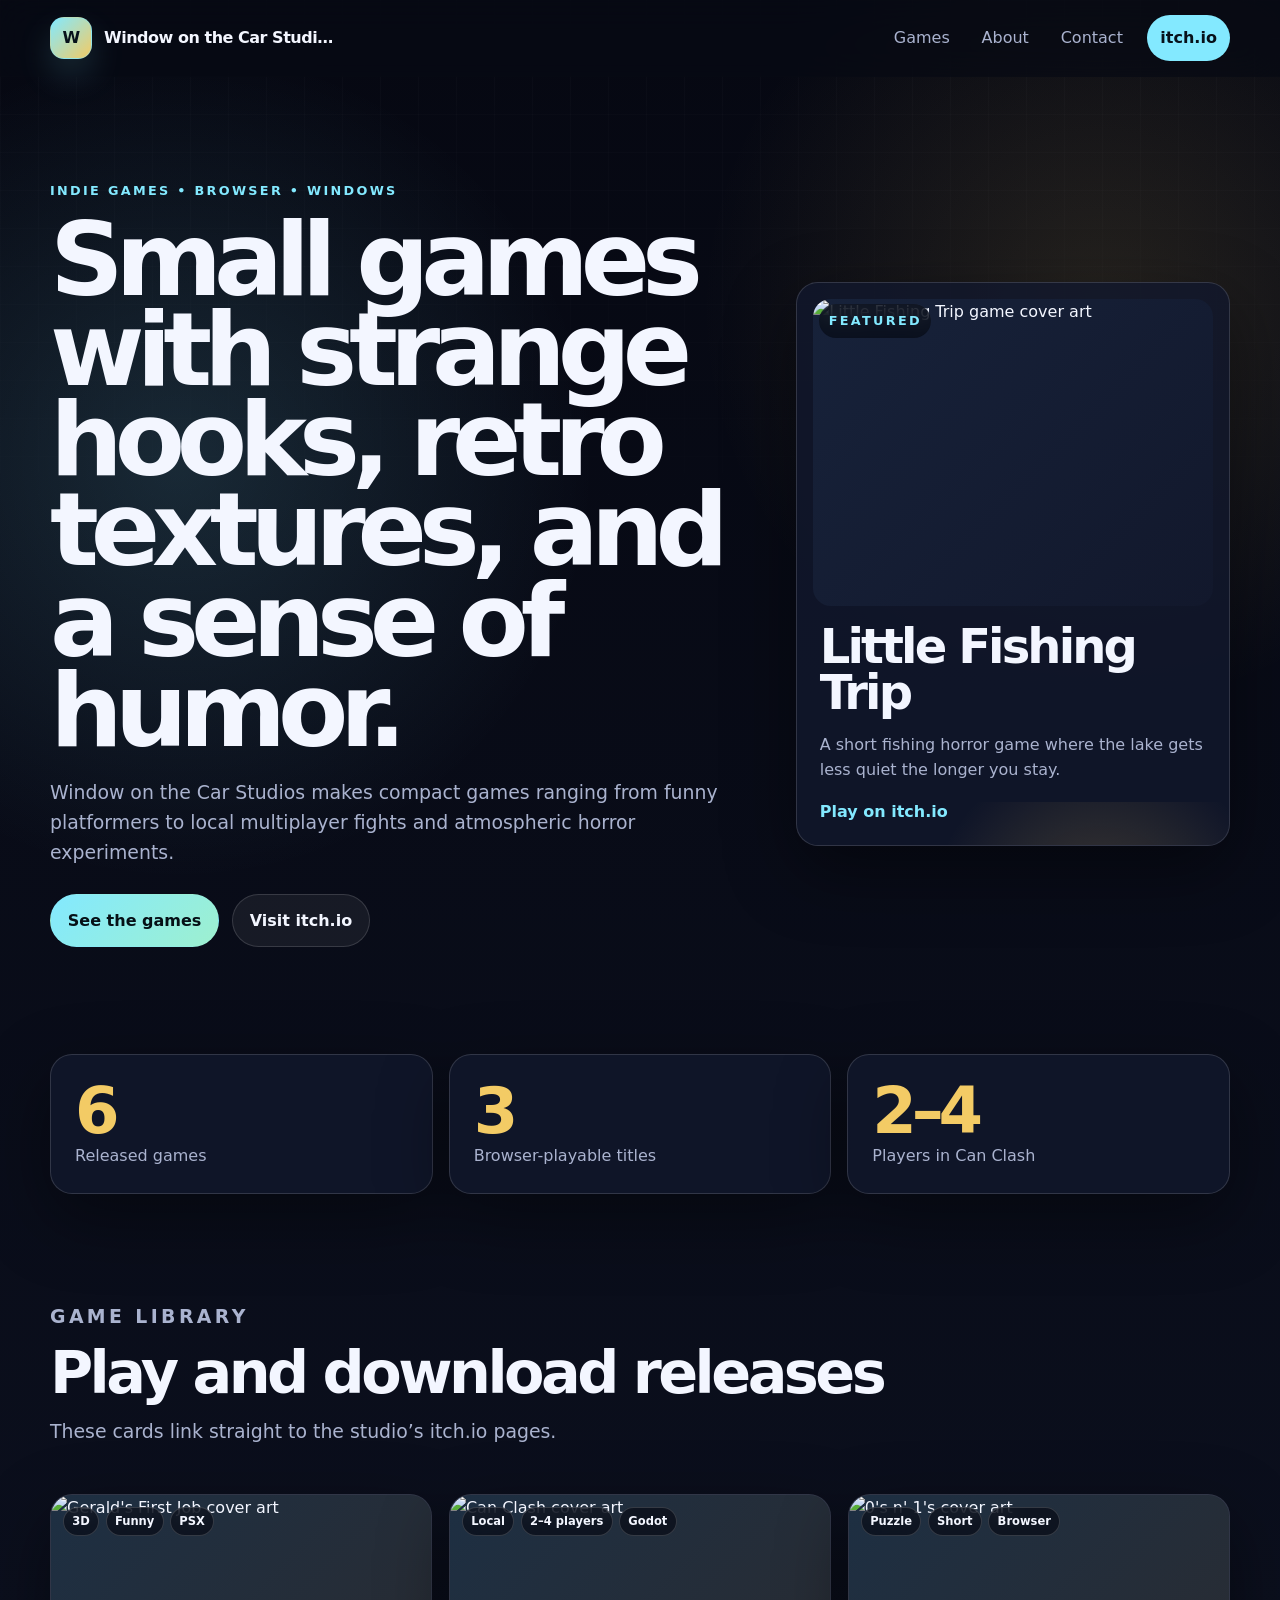
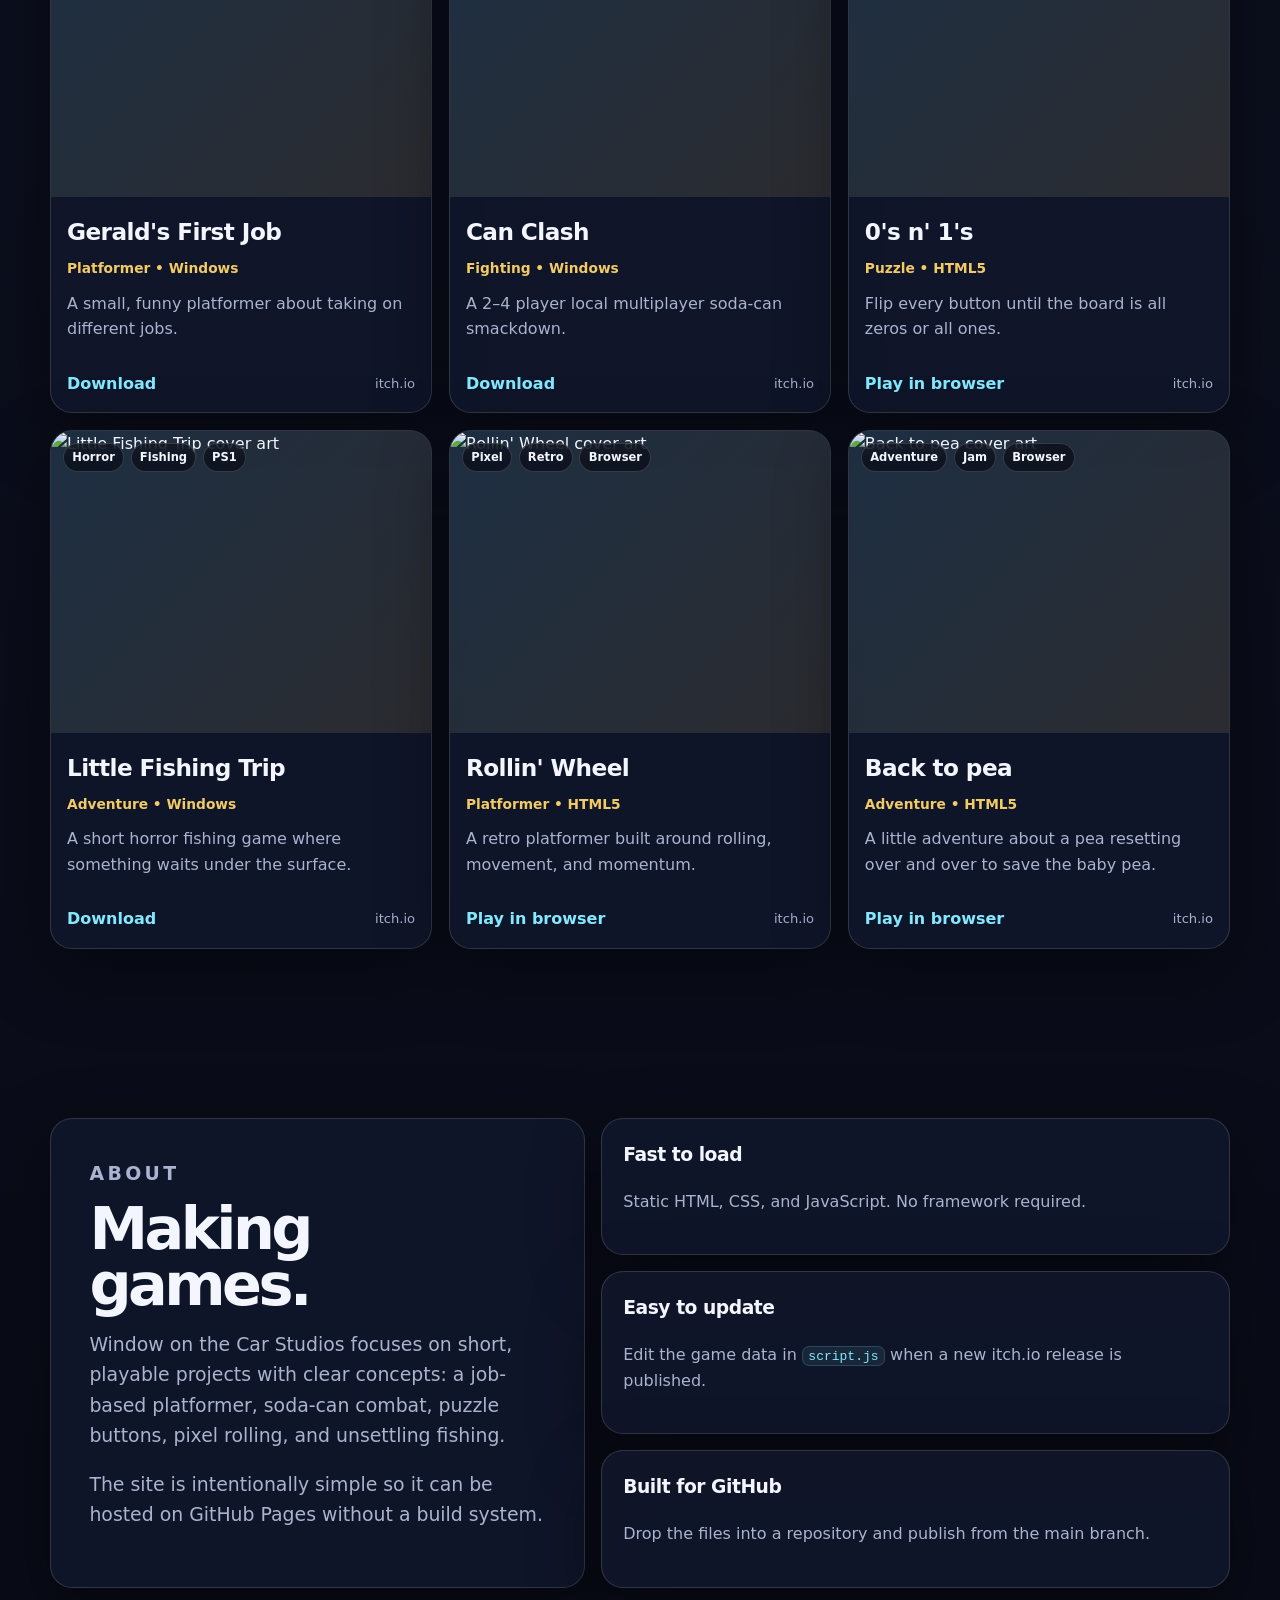
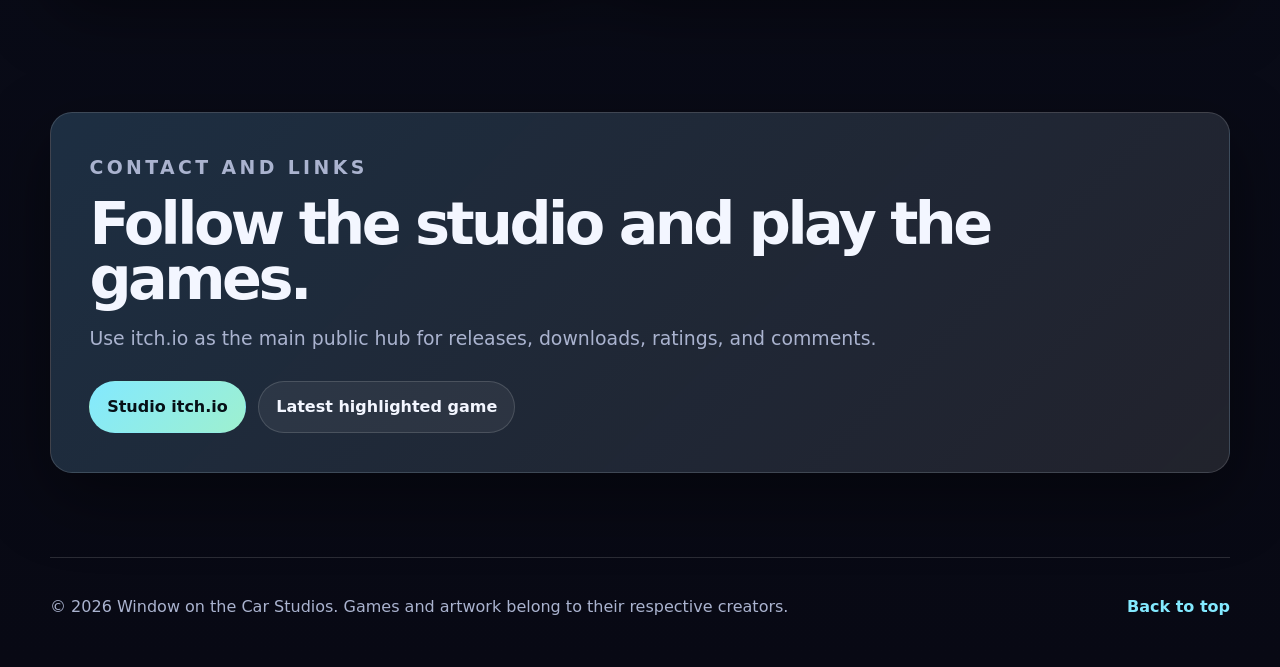
==== index.html @ c5649d15 "new studdf" ====
<!doctype html>
<html lang="en">
<head>
  <meta charset="utf-8">
  <meta name="viewport" content="width=device-width, initial-scale=1">
  <title>Window on the Car Studios</title>
  <meta name="description" content="Window on the Car Studios is an indie game development studio making strange, funny, atmospheric games for browser and Windows.">
  <meta name="theme-color" content="#0c1020">
  <meta property="og:title" content="Window on the Car Studios">
  <meta property="og:description" content="Indie games by Window on the Car Studios. Play and download on itch.io.">
  <meta property="og:type" content="website">
  <meta property="og:image" content="https://img.itch.zone/aW1nLzI0ODQ3OTIwLnBuZw%3D%3D/315x250%23c/Czmlko.png">
  <link rel="icon" href="assets/favicon.svg" type="image/svg+xml">
  <link rel="stylesheet" href="styles.css">
</head>
<body>
  <a class="skip-link" href="#main">Skip to content</a>

  <header class="site-header" data-header>
    <nav class="nav" aria-label="Main navigation">
      <a class="brand" href="#top" aria-label="Window on the Car Studios home">
        <span class="brand-mark" aria-hidden="true">W</span>
        <span class="brand-text">Window on the Car Studios</span>
      </a>
      <button class="nav-toggle" type="button" aria-controls="nav-menu" aria-expanded="false" data-nav-toggle>
        <span class="sr-only">Toggle navigation</span>
        <span></span><span></span><span></span>
      </button>
      <div class="nav-menu" id="nav-menu" data-nav-menu>
        <a href="#games">Games</a>
        <a href="#about">About</a>
        <a href="#contact">Contact</a>
        <a class="nav-button" href="https://window-on-the-car-studios.itch.io/" target="_blank" rel="noopener">itch.io</a>
      </div>
    </nav>
  </header>

  <main id="main">
    <section class="hero section" id="top" aria-labelledby="hero-title">
      <div class="hero-grid">
        <div class="hero-copy reveal">
          <p class="eyebrow">Indie games • browser • Windows</p>
          <h1 id="hero-title">Small games with strange hooks, retro textures, and a sense of humor.</h1>
          <p class="hero-lede">Window on the Car Studios makes compact games ranging from funny platformers to local multiplayer fights and atmospheric horror experiments.</p>
          <div class="hero-actions">
            <a class="button button-primary" href="#games">See the games</a>
            <a class="button button-secondary" href="https://window-on-the-car-studios.itch.io/" target="_blank" rel="noopener">Visit itch.io</a>
          </div>
        </div>
        <aside class="hero-panel reveal" aria-label="Featured release">
          <p class="panel-kicker">Featured</p>
          <img class="featured-image" src="https://img.itch.zone/aW1nLzI0ODQ3OTIwLnBuZw%3D%3D/315x250%23c/Czmlko.png" alt="Little Fishing Trip game cover art">
          <div class="featured-content">
            <h2>Little Fishing Trip</h2>
            <p>A short fishing horror game where the lake gets less quiet the longer you stay.</p>
            <a href="https://window-on-the-car-studios.itch.io/little-fishing-trip" target="_blank" rel="noopener">Play on itch.io</a>
          </div>
        </aside>
      </div>
    </section>

    <section class="section stats" aria-label="Studio highlights">
      <div class="stat reveal">
        <span>6</span>
        <p>Released games</p>
      </div>
      <div class="stat reveal">
        <span>3</span>
        <p>Browser-playable titles</p>
      </div>
      <div class="stat reveal">
        <span>2–4</span>
        <p>Players in Can Clash</p>
      </div>
    </section>

    <section class="section" id="games" aria-labelledby="games-title">
      <div class="section-heading reveal">
        <p class="eyebrow">Game library</p>
        <h2 id="games-title">Play and download releases</h2>
        <p>These cards link straight to the studio’s itch.io pages.</p>
      </div>
      <div class="games-grid" data-games-grid aria-live="polite"></div>
    </section>

    <section class="section split" id="about" aria-labelledby="about-title">
      <div class="about-card reveal">
        <p class="eyebrow">About</p>
        <h2 id="about-title">Making games.</h2>
        <p>Window on the Car Studios focuses on short, playable projects with clear concepts: a job-based platformer, soda-can combat, puzzle buttons, pixel rolling, and unsettling fishing.</p>
        <p>The site is intentionally simple so it can be hosted on GitHub Pages without a build system.</p>
      </div>
      <div class="principles reveal" aria-label="Studio principles">
        <article>
          <h3>Fast to load</h3>
          <p>Static HTML, CSS, and JavaScript. No framework required.</p>
        </article>
        <article>
          <h3>Easy to update</h3>
          <p>Edit the game data in <code>script.js</code> when a new itch.io release is published.</p>
        </article>
        <article>
          <h3>Built for GitHub</h3>
          <p>Drop the files into a repository and publish from the main branch.</p>
        </article>
      </div>
    </section>

    <section class="section contact" id="contact" aria-labelledby="contact-title">
      <div class="contact-panel reveal">
        <p class="eyebrow">Contact and links</p>
        <h2 id="contact-title">Follow the studio and play the games.</h2>
        <p>Use itch.io as the main public hub for releases, downloads, ratings, and comments.</p>
        <div class="contact-actions">
          <a class="button button-primary" href="https://window-on-the-car-studios.itch.io/" target="_blank" rel="noopener">Studio itch.io</a>
          <a class="button button-secondary" href="https://window-on-the-car-studios.itch.io/geralds-first-job" target="_blank" rel="noopener">Latest highlighted game</a>
        </div>
      </div>
    </section>
  </main>

  <footer class="site-footer">
    <p>© <span data-year></span> Window on the Car Studios. Games and artwork belong to their respective creators.</p>
    <a href="#top">Back to top</a>
  </footer>

  <script src="script.js"></script>
</body>
</html>
---- styles.css ----
:root {
  color-scheme: dark;
  --bg: #070a14;
  --bg-soft: #0c1020;
  --bg-card: rgba(18, 24, 44, 0.82);
  --text: #f3f6ff;
  --muted: #aab3cf;
  --line: rgba(255, 255, 255, 0.14);
  --accent: #83e9ff;
  --accent-strong: #f3cb65;
  --danger: #ff6b8f;
  --shadow: 0 24px 70px rgba(0, 0, 0, 0.42);
  --radius: 22px;
  --max: 1180px;
}

* {
  box-sizing: border-box;
}

html {
  scroll-behavior: smooth;
}

body {
  margin: 0;
  min-height: 100vh;
  background:
    radial-gradient(circle at 14% 12%, rgba(131, 233, 255, 0.14), transparent 26rem),
    radial-gradient(circle at 86% 8%, rgba(243, 203, 101, 0.13), transparent 25rem),
    linear-gradient(180deg, #060812 0%, #0b0f1d 42%, #080914 100%);
  color: var(--text);
  font-family: Inter, ui-sans-serif, system-ui, -apple-system, BlinkMacSystemFont, "Segoe UI", sans-serif;
  line-height: 1.6;
}

body::before {
  content: "";
  position: fixed;
  inset: 0;
  pointer-events: none;
  opacity: 0.08;
  background-image:
    linear-gradient(rgba(255,255,255,0.28) 1px, transparent 1px),
    linear-gradient(90deg, rgba(255,255,255,0.28) 1px, transparent 1px);
  background-size: 38px 38px;
  mask-image: linear-gradient(to bottom, black, transparent 80%);
}

a {
  color: inherit;
  text-decoration: none;
}

img {
  max-width: 100%;
  display: block;
}

code {
  color: var(--accent);
  background: rgba(131, 233, 255, 0.08);
  border: 1px solid rgba(131, 233, 255, 0.18);
  border-radius: 7px;
  padding: 0.1rem 0.34rem;
}

.skip-link {
  position: absolute;
  top: -80px;
  left: 1rem;
  z-index: 999;
  padding: 0.75rem 1rem;
  background: var(--accent);
  color: #051018;
  border-radius: 999px;
}

.skip-link:focus {
  top: 1rem;
}

.sr-only {
  position: absolute;
  width: 1px;
  height: 1px;
  padding: 0;
  margin: -1px;
  overflow: hidden;
  clip: rect(0, 0, 0, 0);
  white-space: nowrap;
  border: 0;
}

.site-header {
  position: sticky;
  top: 0;
  z-index: 50;
  backdrop-filter: blur(18px);
  background: rgba(7, 10, 20, 0.72);
  border-bottom: 1px solid transparent;
  transition: border-color 180ms ease, background 180ms ease;
}

.site-header.is-scrolled {
  border-color: var(--line);
  background: rgba(7, 10, 20, 0.9);
}

.nav {
  width: min(var(--max), calc(100% - 2rem));
  margin: 0 auto;
  min-height: 76px;
  display: flex;
  align-items: center;
  justify-content: space-between;
  gap: 1rem;
}

.brand {
  display: inline-flex;
  align-items: center;
  gap: 0.75rem;
  font-weight: 800;
  letter-spacing: -0.03em;
}

.brand-mark {
  width: 42px;
  height: 42px;
  display: grid;
  place-items: center;
  border: 1px solid rgba(131, 233, 255, 0.4);
  border-radius: 14px;
  color: #07111a;
  background: linear-gradient(135deg, var(--accent), var(--accent-strong));
  box-shadow: 0 16px 34px rgba(131, 233, 255, 0.16);
}

.brand-text {
  max-width: 230px;
  white-space: nowrap;
  overflow: hidden;
  text-overflow: ellipsis;
}

.nav-menu {
  display: flex;
  align-items: center;
  gap: 0.35rem;
}

.nav-menu a {
  color: var(--muted);
  padding: 0.62rem 0.82rem;
  border-radius: 999px;
  transition: color 160ms ease, background 160ms ease;
}

.nav-menu a:hover,
.nav-menu a:focus-visible {
  color: var(--text);
  background: rgba(255, 255, 255, 0.08);
}

.nav-menu .nav-button {
  color: #07111a;
  background: var(--accent);
  font-weight: 800;
  margin-left: 0.35rem;
}

.nav-toggle {
  display: none;
  width: 46px;
  height: 46px;
  border: 1px solid var(--line);
  border-radius: 14px;
  background: rgba(255, 255, 255, 0.05);
  color: var(--text);
  padding: 0.68rem;
}

.nav-toggle span:not(.sr-only) {
  display: block;
  height: 2px;
  background: currentColor;
  border-radius: 2px;
  margin: 5px 0;
}

.section {
  width: min(var(--max), calc(100% - 2rem));
  margin: 0 auto;
  padding: 5.3rem 0;
}

.hero {
  padding-top: 6.5rem;
}

.hero-grid {
  display: grid;
  grid-template-columns: minmax(0, 1.12fr) minmax(320px, 0.68fr);
  gap: 2rem;
  align-items: center;
}

.eyebrow,
.panel-kicker {
  color: var(--accent);
  margin: 0 0 0.85rem;
  font-size: 0.8rem;
  text-transform: uppercase;
  letter-spacing: 0.18em;
  font-weight: 800;
}

h1,
h2,
h3,
p {
  margin-top: 0;
}

h1 {
  font-size: clamp(3rem, 8vw, 6.9rem);
  line-height: 0.88;
  letter-spacing: -0.08em;
  margin-bottom: 1.3rem;
}

h2 {
  font-size: clamp(2rem, 4.6vw, 4rem);
  line-height: 0.95;
  letter-spacing: -0.06em;
  margin-bottom: 1rem;
}

h3 {
  letter-spacing: -0.025em;
}

.hero-lede,
.section-heading p,
.about-card p,
.contact-panel p {
  color: var(--muted);
  font-size: clamp(1rem, 1.5vw, 1.18rem);
  max-width: 66ch;
}

.hero-actions,
.contact-actions {
  display: flex;
  flex-wrap: wrap;
  gap: 0.8rem;
  margin-top: 1.7rem;
}

.button {
  display: inline-flex;
  align-items: center;
  justify-content: center;
  min-height: 48px;
  padding: 0.78rem 1.05rem;
  border-radius: 999px;
  font-weight: 850;
  border: 1px solid transparent;
  transition: transform 160ms ease, background 160ms ease, border-color 160ms ease;
}

.button:hover,
.button:focus-visible {
  transform: translateY(-2px);
}

.button-primary {
  background: linear-gradient(135deg, var(--accent), #9ef0cf);
  color: #061016;
}

.button-secondary {
  border-color: var(--line);
  background: rgba(255, 255, 255, 0.06);
  color: var(--text);
}

.hero-panel,
.about-card,
.contact-panel,
.principles article,
.game-card,
.stat {
  border: 1px solid var(--line);
  background: var(--bg-card);
  border-radius: var(--radius);
  box-shadow: var(--shadow);
}

.hero-panel {
  position: relative;
  overflow: hidden;
  padding: 1rem;
}

.hero-panel::before {
  content: "";
  position: absolute;
  inset: auto -20% -35% 20%;
  height: 15rem;
  background: radial-gradient(circle, rgba(243, 203, 101, 0.22), transparent 70%);
}

.panel-kicker {
  position: absolute;
  top: 1.35rem;
  left: 1.35rem;
  z-index: 2;
  padding: 0.4rem 0.6rem;
  border-radius: 999px;
  background: rgba(7, 10, 20, 0.7);
  backdrop-filter: blur(10px);
}

.featured-image {
  width: 100%;
  aspect-ratio: 1.3 / 1;
  object-fit: cover;
  border-radius: 18px;
  background: linear-gradient(135deg, #17223a, #12182c);
}

.featured-content {
  position: relative;
  padding: 1.15rem 0.4rem 0.3rem;
}

.featured-content h2 {
  font-size: clamp(1.8rem, 4vw, 3rem);
}

.featured-content p {
  color: var(--muted);
}

.featured-content a,
.game-card a.text-link,
.site-footer a {
  color: var(--accent);
  font-weight: 800;
}

.stats {
  display: grid;
  grid-template-columns: repeat(3, 1fr);
  gap: 1rem;
  padding-top: 1.4rem;
  padding-bottom: 1.4rem;
}

.stat {
  padding: 1.5rem;
}

.stat span {
  display: block;
  font-size: clamp(2rem, 5vw, 4.8rem);
  line-height: 1;
  font-weight: 900;
  letter-spacing: -0.08em;
  color: var(--accent-strong);
}

.stat p {
  margin-bottom: 0;
  color: var(--muted);
}

.section-heading {
  display: flex;
  flex-direction: column;
  align-items: flex-start;
  margin-bottom: 1.8rem;
}

.games-grid {
  display: grid;
  grid-template-columns: repeat(3, minmax(0, 1fr));
  gap: 1.05rem;
}

.game-card {
  overflow: hidden;
  display: flex;
  min-height: 100%;
  flex-direction: column;
  transition: transform 180ms ease, border-color 180ms ease, background 180ms ease;
}

.game-card:hover {
  transform: translateY(-4px);
  border-color: rgba(131, 233, 255, 0.36);
  background: rgba(20, 29, 52, 0.92);
}

.game-art-wrap {
  position: relative;
  overflow: hidden;
  background: linear-gradient(135deg, rgba(131, 233, 255, 0.12), rgba(243, 203, 101, 0.12));
}

.game-art {
  width: 100%;
  aspect-ratio: 1.26 / 1;
  object-fit: cover;
  transition: transform 220ms ease;
}

.game-card:hover .game-art {
  transform: scale(1.04);
}

.game-tags {
  position: absolute;
  top: 0.75rem;
  left: 0.75rem;
  display: flex;
  gap: 0.4rem;
  flex-wrap: wrap;
}

.tag {
  display: inline-flex;
  align-items: center;
  border: 1px solid rgba(255, 255, 255, 0.16);
  background: rgba(7, 10, 20, 0.68);
  backdrop-filter: blur(8px);
  color: var(--text);
  border-radius: 999px;
  padding: 0.26rem 0.52rem;
  font-size: 0.72rem;
  font-weight: 800;
}

.game-body {
  padding: 1rem;
  display: flex;
  flex-direction: column;
  flex: 1;
}

.game-body h3 {
  font-size: 1.45rem;
  margin-bottom: 0.45rem;
}

.game-meta {
  color: var(--accent-strong);
  font-weight: 800;
  font-size: 0.86rem;
  margin-bottom: 0.7rem;
}

.game-body p {
  color: var(--muted);
}

.game-footer {
  display: flex;
  align-items: center;
  justify-content: space-between;
  gap: 0.7rem;
  margin-top: auto;
  padding-top: 0.8rem;
}

.badge {
  color: var(--muted);
  font-size: 0.82rem;
}

.split {
  display: grid;
  grid-template-columns: minmax(0, 0.92fr) minmax(0, 1.08fr);
  gap: 1rem;
}

.about-card,
.contact-panel {
  padding: clamp(1.25rem, 3vw, 2.5rem);
}

.principles {
  display: grid;
  gap: 1rem;
}

.principles article {
  padding: 1.3rem;
}

.principles p {
  margin-bottom: 0;
  color: var(--muted);
}

.contact {
  padding-top: 2.5rem;
}

.contact-panel {
  text-align: left;
  background:
    linear-gradient(135deg, rgba(131, 233, 255, 0.12), rgba(243, 203, 101, 0.08)),
    var(--bg-card);
}

.site-footer {
  width: min(var(--max), calc(100% - 2rem));
  margin: 0 auto;
  padding: 2.2rem 0 3rem;
  border-top: 1px solid var(--line);
  display: flex;
  align-items: center;
  justify-content: space-between;
  gap: 1rem;
  color: var(--muted);
}

.site-footer p {
  margin: 0;
}

.reveal {
  opacity: 0;
  transform: translateY(18px);
  transition: opacity 520ms ease, transform 520ms ease;
}

.reveal.is-visible {
  opacity: 1;
  transform: translateY(0);
}

@media (max-width: 940px) {
  .nav-toggle {
    display: block;
  }

  .nav-menu {
    position: absolute;
    top: 76px;
    left: 1rem;
    right: 1rem;
    display: grid;
    gap: 0.2rem;
    padding: 0.8rem;
    border: 1px solid var(--line);
    border-radius: 18px;
    background: rgba(7, 10, 20, 0.96);
    box-shadow: var(--shadow);
    transform: translateY(-12px);
    opacity: 0;
    visibility: hidden;
    pointer-events: none;
    transition: opacity 160ms ease, transform 160ms ease, visibility 160ms ease;
  }

  .nav-menu.is-open {
    transform: translateY(0);
    opacity: 1;
    visibility: visible;
    pointer-events: auto;
  }

  .nav-menu .nav-button {
    margin-left: 0;
    text-align: center;
  }

  .hero-grid,
  .split {
    grid-template-columns: 1fr;
  }

  .games-grid {
    grid-template-columns: repeat(2, minmax(0, 1fr));
  }
}

@media (max-width: 640px) {
  .brand-text {
    max-width: 180px;
  }

  .section {
    padding: 3.5rem 0;
  }

  .hero {
    padding-top: 4rem;
  }

  .hero-actions,
  .contact-actions {
    flex-direction: column;
  }

  .button {
    width: 100%;
  }

  .stats,
  .games-grid {
    grid-template-columns: 1fr;
  }

  .site-footer {
    flex-direction: column;
    align-items: flex-start;
  }
}

@media (prefers-reduced-motion: reduce) {
  *,
  *::before,
  *::after {
    animation-duration: 0.01ms !important;
    animation-iteration-count: 1 !important;
    scroll-behavior: auto !important;
    transition-duration: 0.01ms !important;
  }

  .reveal {
    opacity: 1;
    transform: none;
  }
}
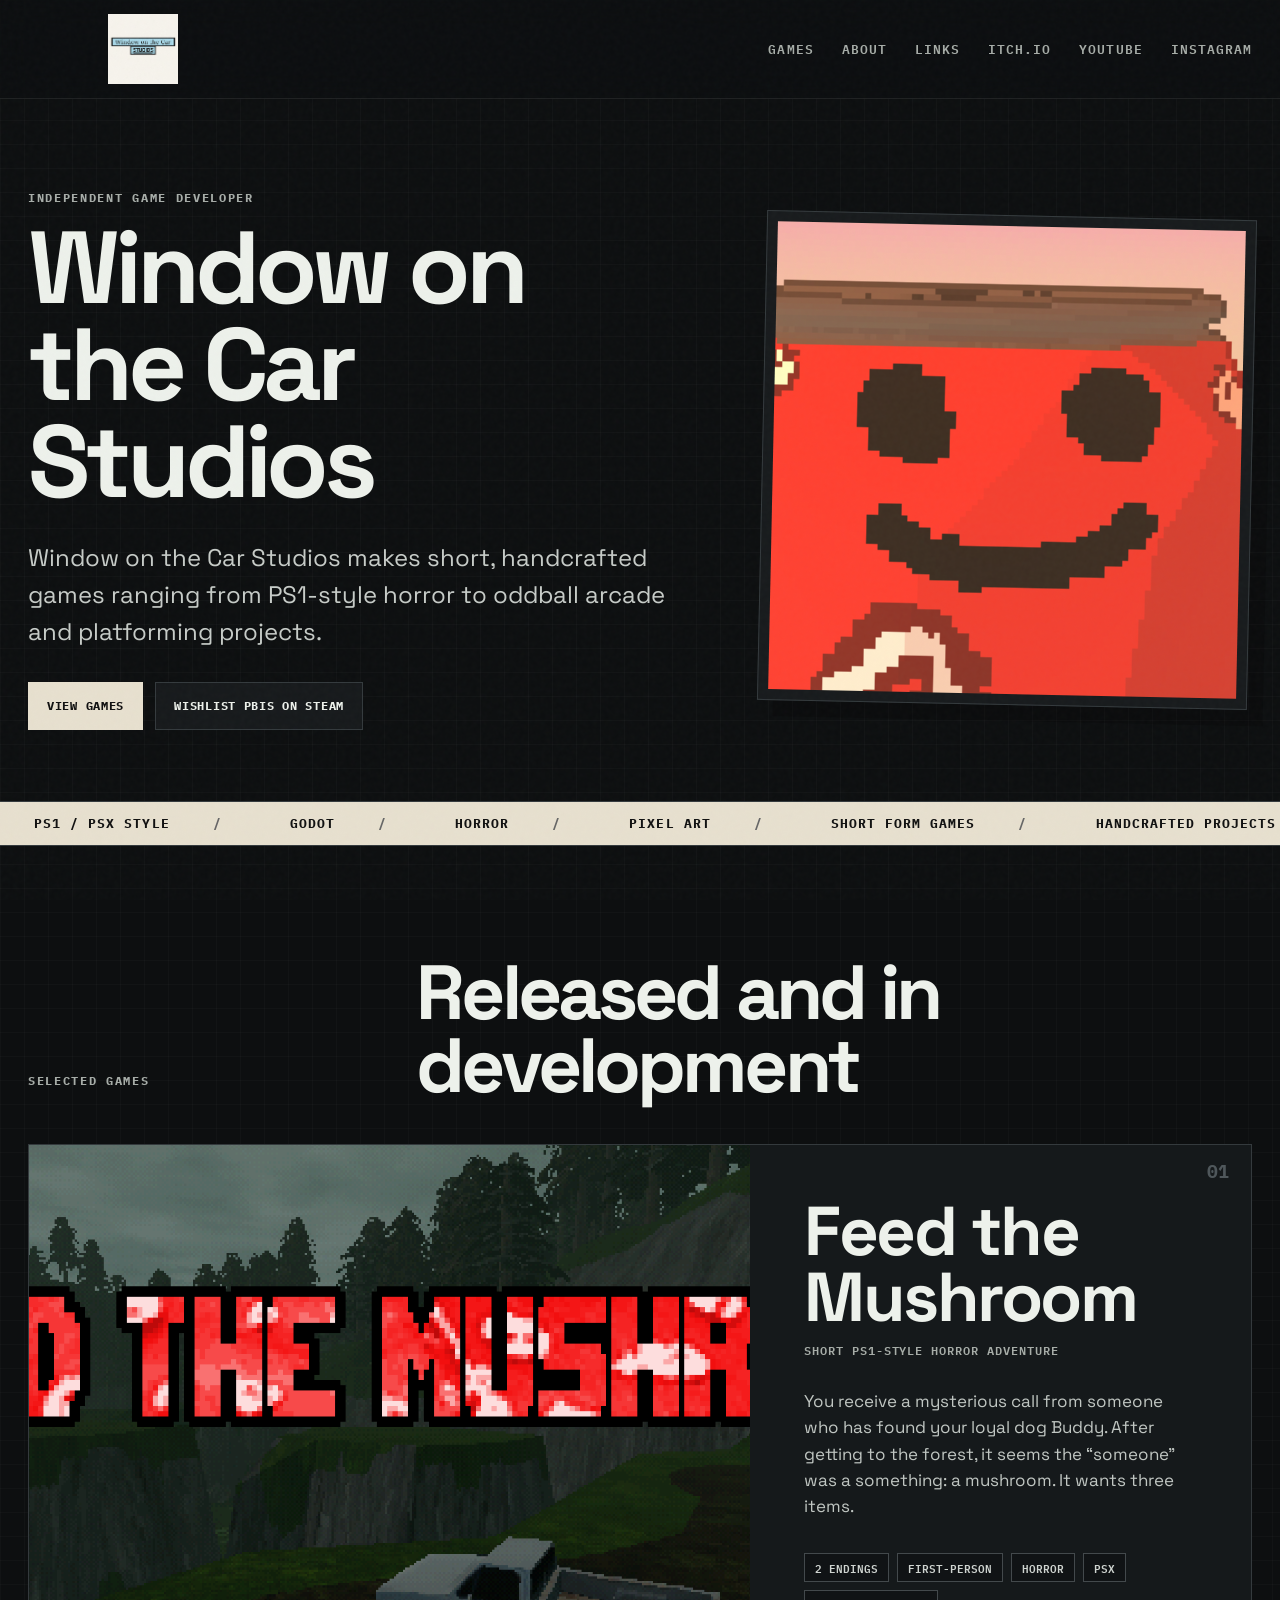
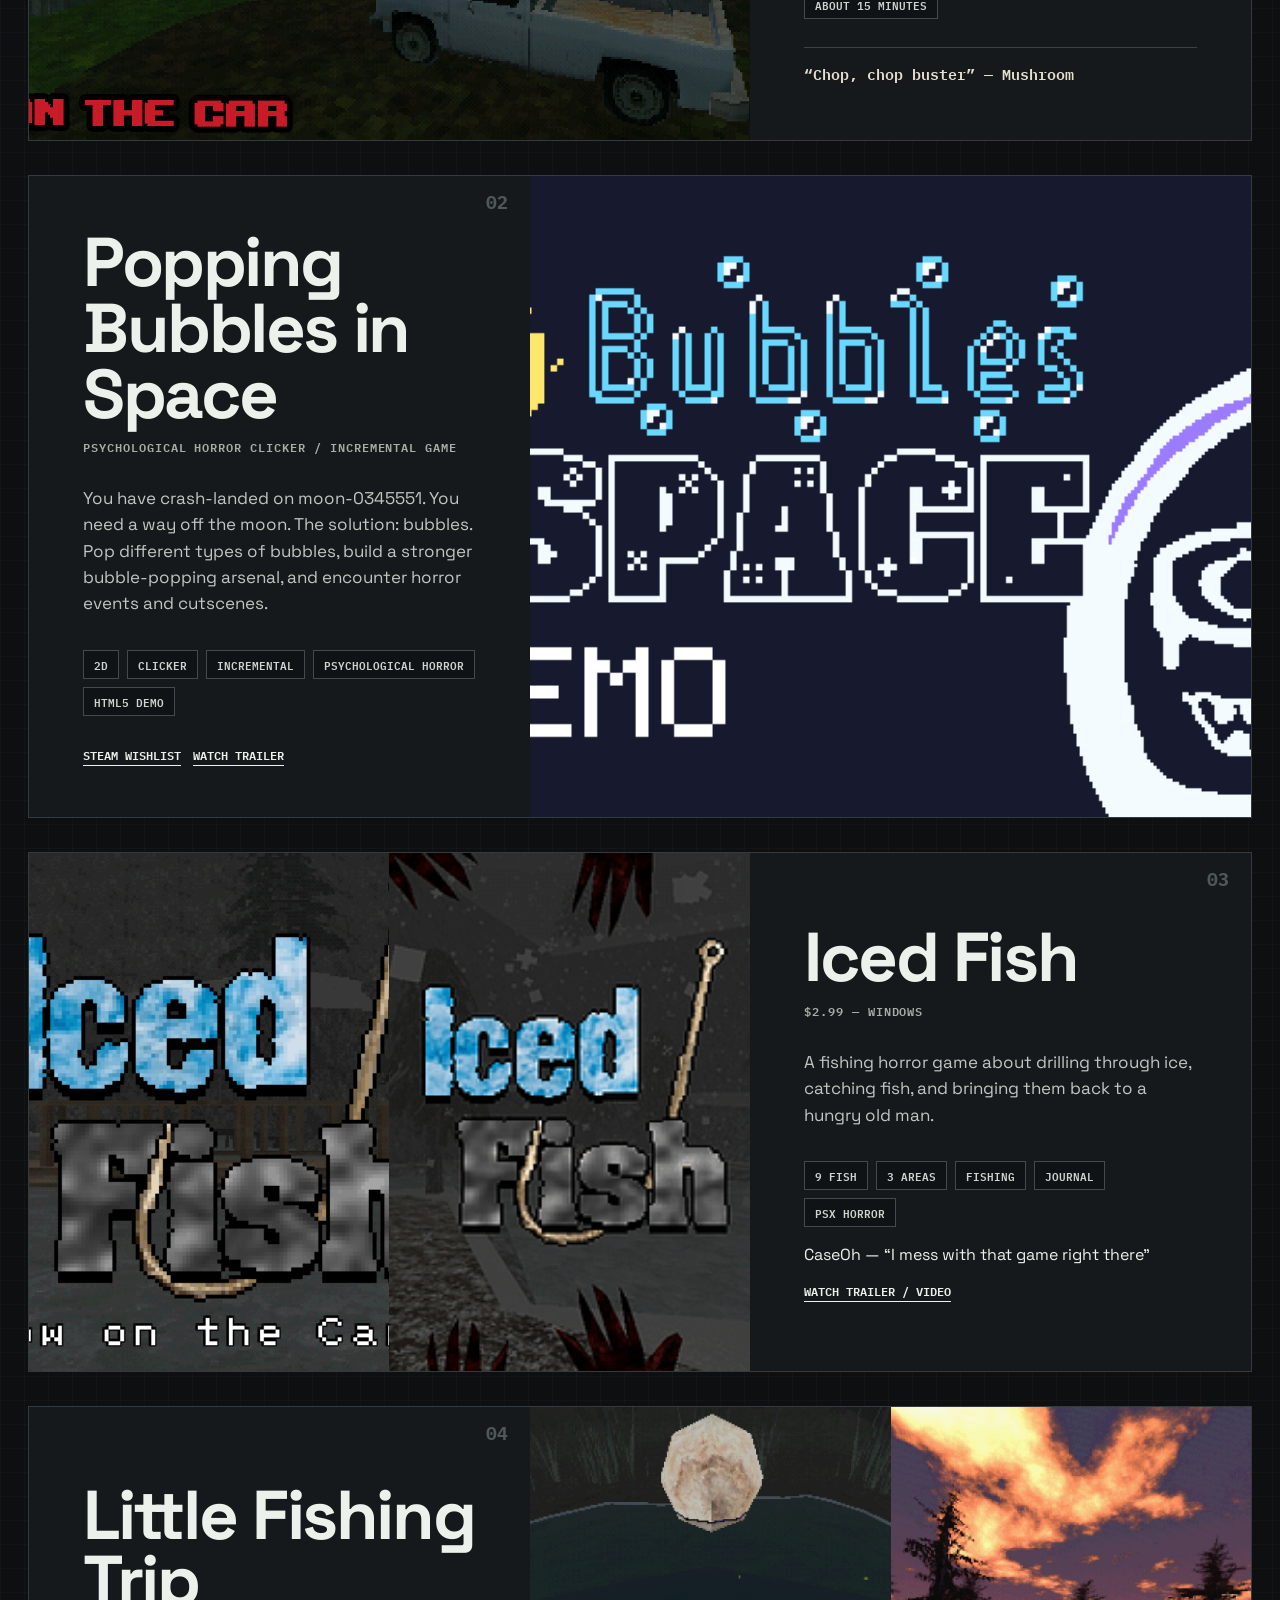
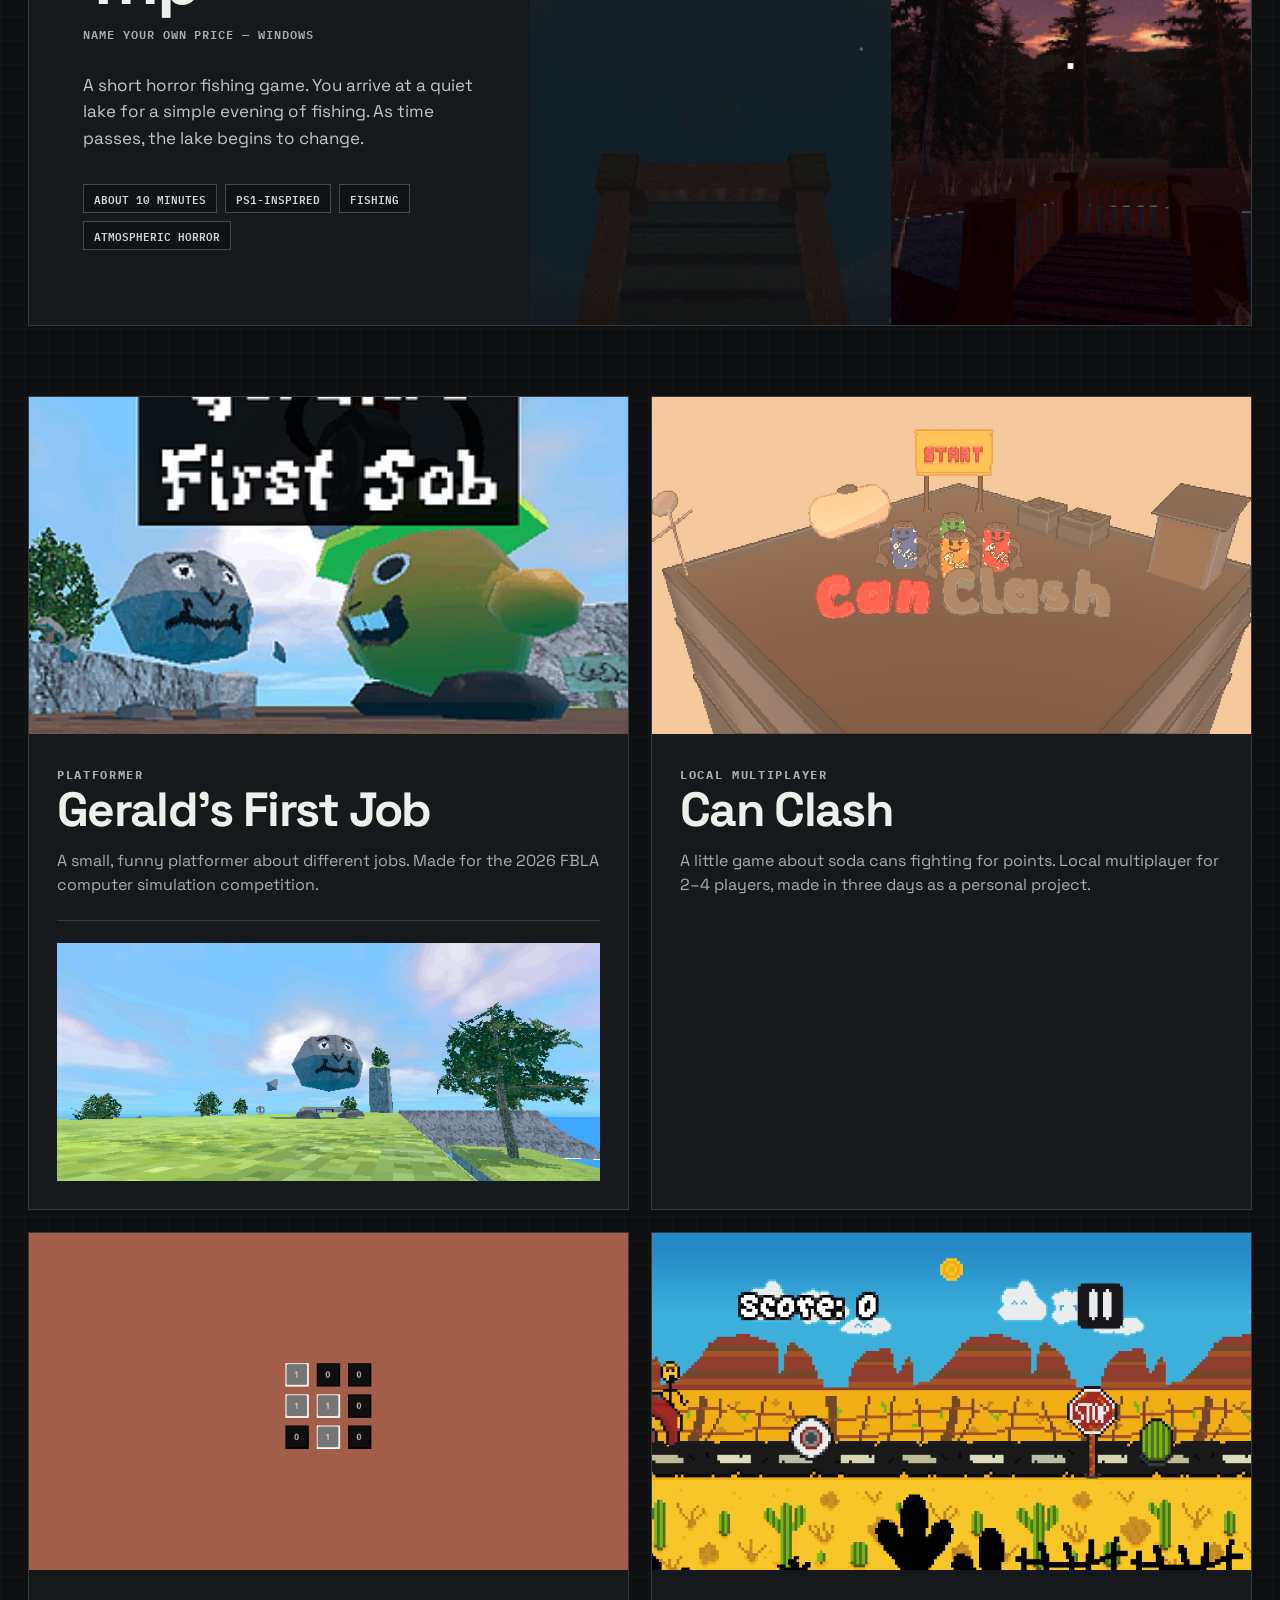
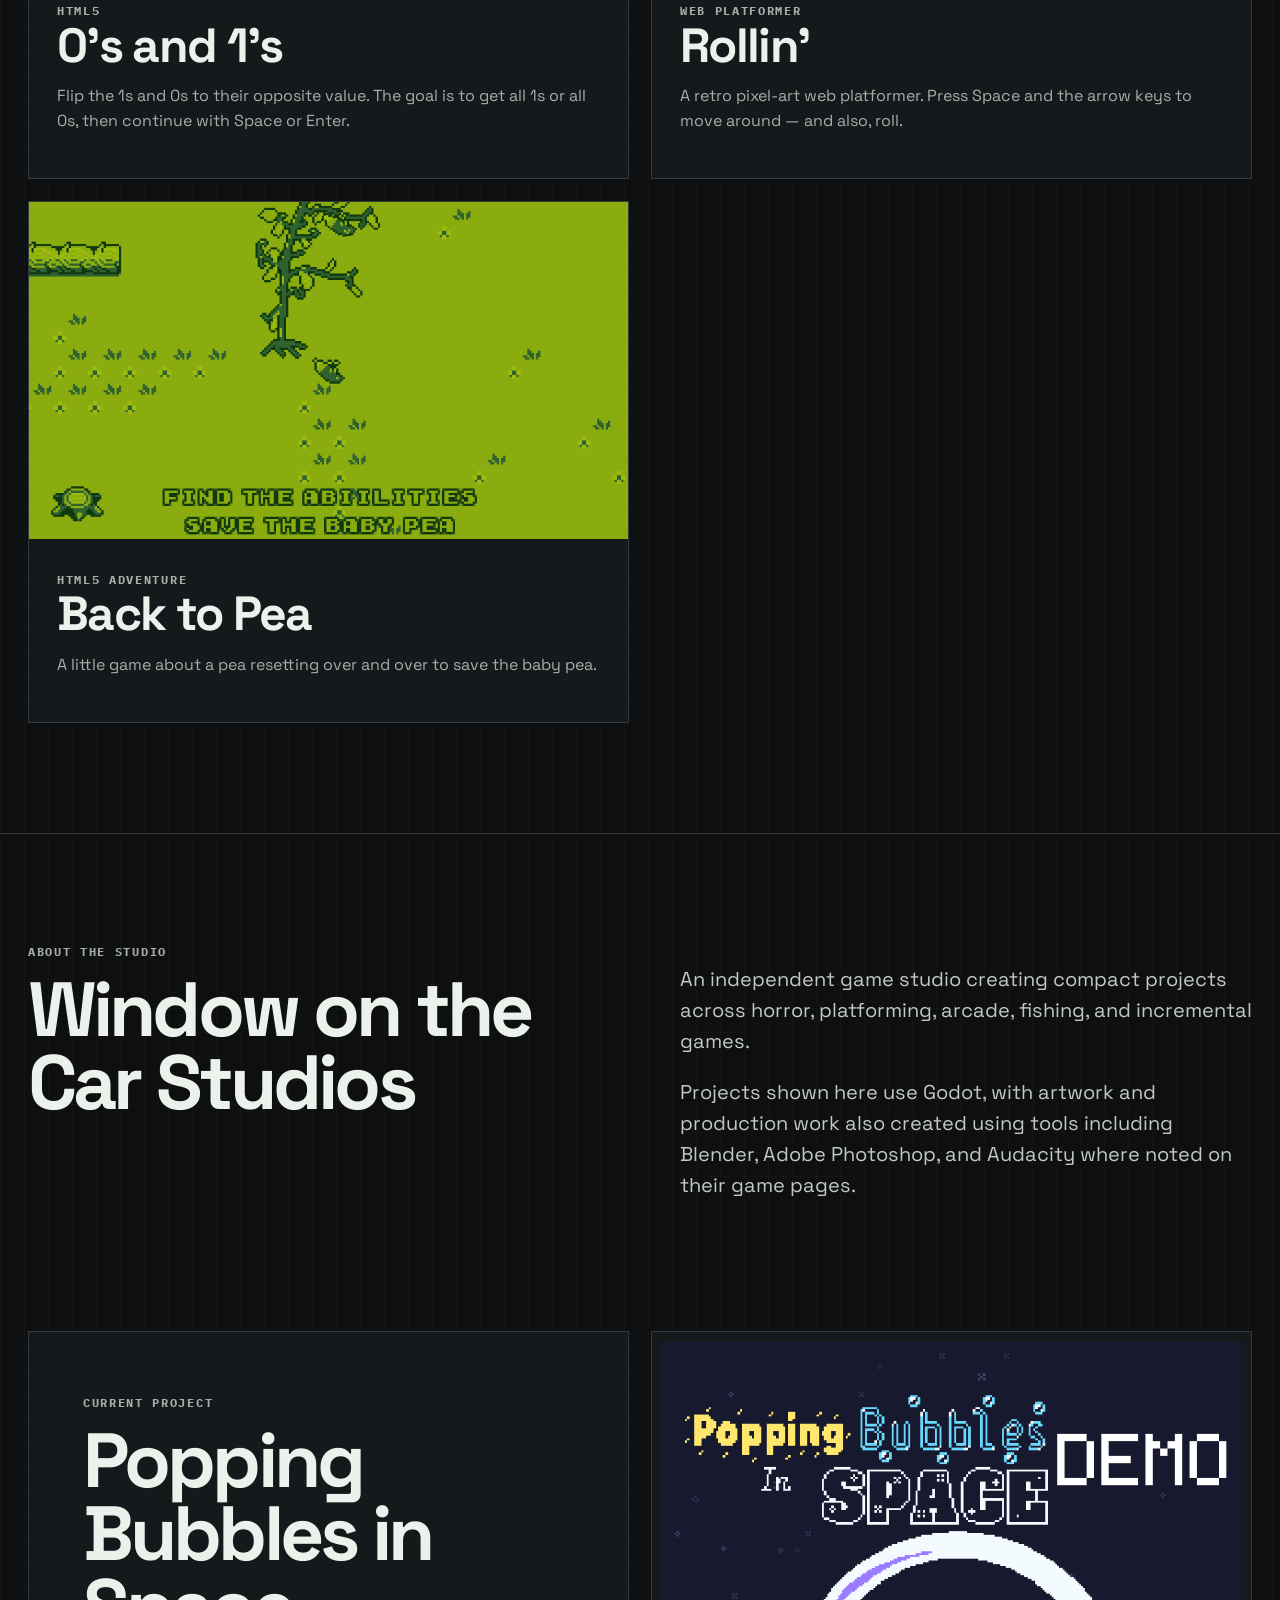
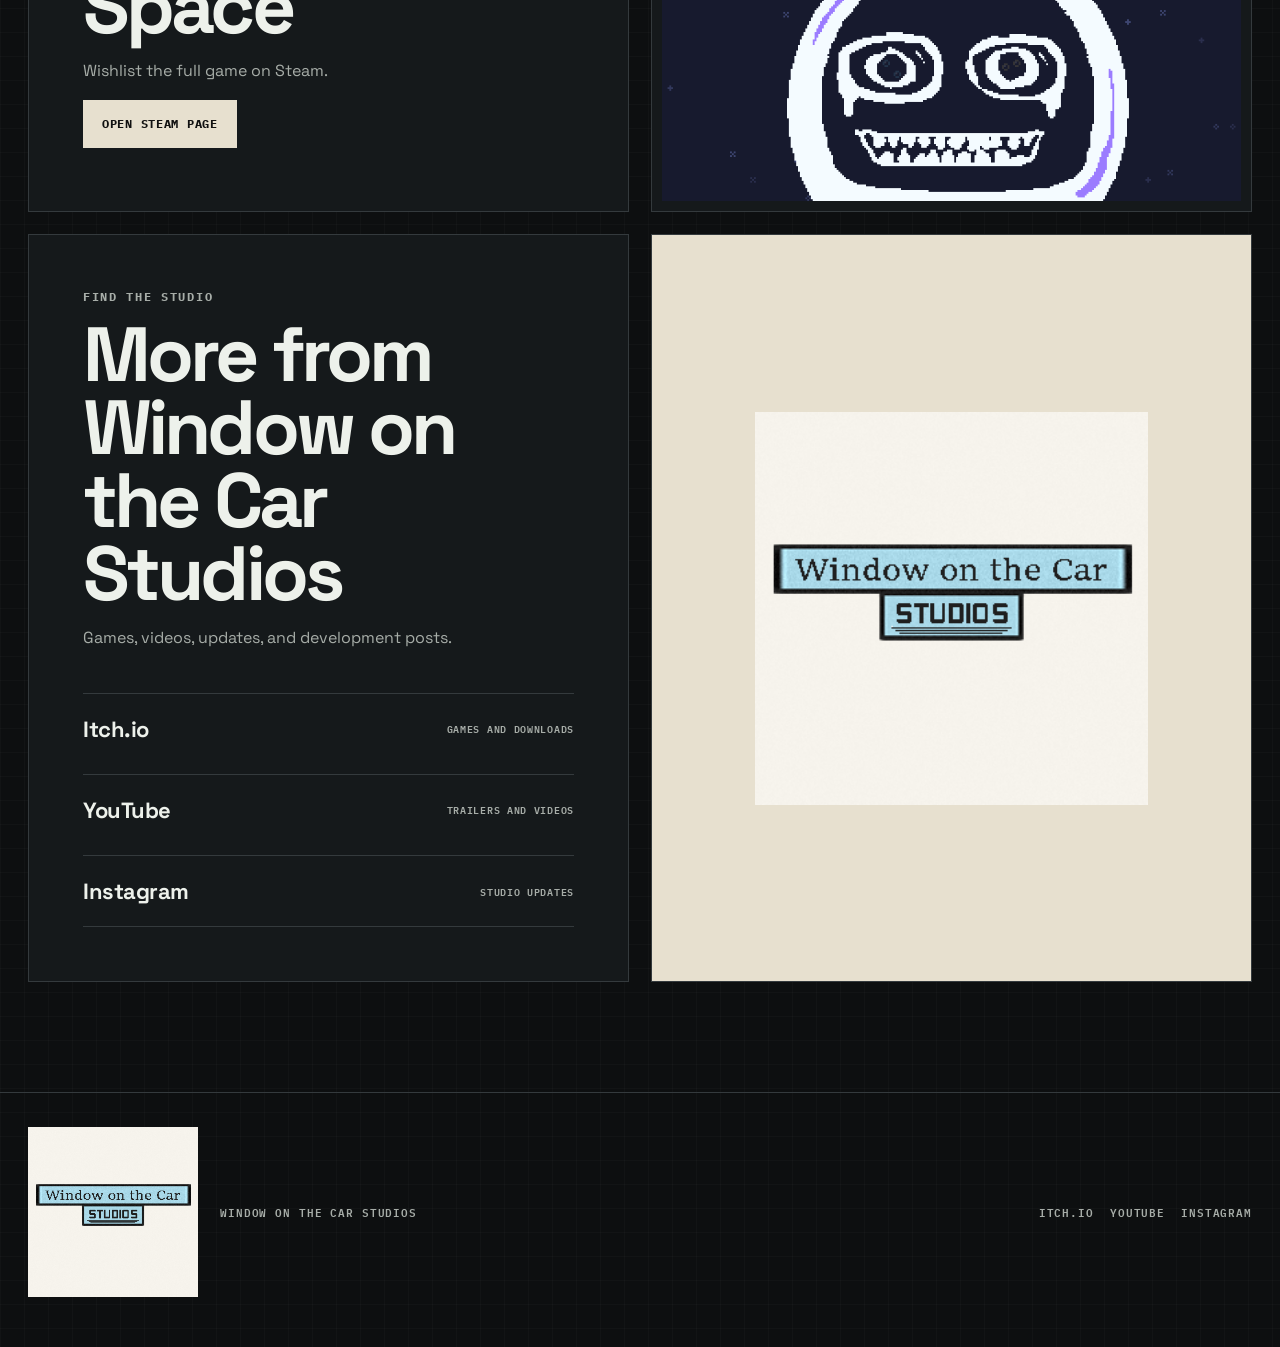
==== commit 0fb8fd33: "make the new website" ====
--- a/index.html
+++ b/index.html
@@ -1,129 +1,292 @@
 <!doctype html>
 <html lang="en">
 <head>
-  <meta charset="utf-8">
-  <meta name="viewport" content="width=device-width, initial-scale=1">
-  <title>Window on the Car Studios</title>
-  <meta name="description" content="Window on the Car Studios is an indie game development studio making strange, funny, atmospheric games for browser and Windows.">
-  <meta name="theme-color" content="#0c1020">
-  <meta property="og:title" content="Window on the Car Studios">
-  <meta property="og:description" content="Indie games by Window on the Car Studios. Play and download on itch.io.">
-  <meta property="og:type" content="website">
-  <meta property="og:image" content="https://img.itch.zone/aW1nLzI0ODQ3OTIwLnBuZw%3D%3D/315x250%23c/Czmlko.png">
-  <link rel="icon" href="assets/favicon.svg" type="image/svg+xml">
-  <link rel="stylesheet" href="styles.css">
+	<meta charset="utf-8">
+	<meta name="viewport" content="width=device-width, initial-scale=1">
+	<meta name="description" content="Window on the Car Studios — indie games, PS1-inspired horror, arcade experiments, and strange little worlds.">
+	<title>Window on the Car Studios</title>
+	<link rel="stylesheet" href="styles.css">
 </head>
 <body>
-  <a class="skip-link" href="#main">Skip to content</a>
-
-  <header class="site-header" data-header>
-    <nav class="nav" aria-label="Main navigation">
-      <a class="brand" href="#top" aria-label="Window on the Car Studios home">
-        <span class="brand-mark" aria-hidden="true">W</span>
-        <span class="brand-text">Window on the Car Studios</span>
-      </a>
-      <button class="nav-toggle" type="button" aria-controls="nav-menu" aria-expanded="false" data-nav-toggle>
-        <span class="sr-only">Toggle navigation</span>
-        <span></span><span></span><span></span>
-      </button>
-      <div class="nav-menu" id="nav-menu" data-nav-menu>
-        <a href="#games">Games</a>
-        <a href="#about">About</a>
-        <a href="#contact">Contact</a>
-        <a class="nav-button" href="https://window-on-the-car-studios.itch.io/" target="_blank" rel="noopener">itch.io</a>
-      </div>
-    </nav>
-  </header>
-
-  <main id="main">
-    <section class="hero section" id="top" aria-labelledby="hero-title">
-      <div class="hero-grid">
-        <div class="hero-copy reveal">
-          <p class="eyebrow">Indie games • browser • Windows</p>
-          <h1 id="hero-title">Small games with strange hooks, retro textures, and a sense of humor.</h1>
-          <p class="hero-lede">Window on the Car Studios makes compact games ranging from funny platformers to local multiplayer fights and atmospheric horror experiments.</p>
-          <div class="hero-actions">
-            <a class="button button-primary" href="#games">See the games</a>
-            <a class="button button-secondary" href="https://window-on-the-car-studios.itch.io/" target="_blank" rel="noopener">Visit itch.io</a>
-          </div>
-        </div>
-        <aside class="hero-panel reveal" aria-label="Featured release">
-          <p class="panel-kicker">Featured</p>
-          <img class="featured-image" src="https://img.itch.zone/aW1nLzI0ODQ3OTIwLnBuZw%3D%3D/315x250%23c/Czmlko.png" alt="Little Fishing Trip game cover art">
-          <div class="featured-content">
-            <h2>Little Fishing Trip</h2>
-            <p>A short fishing horror game where the lake gets less quiet the longer you stay.</p>
-            <a href="https://window-on-the-car-studios.itch.io/little-fishing-trip" target="_blank" rel="noopener">Play on itch.io</a>
-          </div>
-        </aside>
-      </div>
-    </section>
-
-    <section class="section stats" aria-label="Studio highlights">
-      <div class="stat reveal">
-        <span>6</span>
-        <p>Released games</p>
-      </div>
-      <div class="stat reveal">
-        <span>3</span>
-        <p>Browser-playable titles</p>
-      </div>
-      <div class="stat reveal">
-        <span>2–4</span>
-        <p>Players in Can Clash</p>
-      </div>
-    </section>
-
-    <section class="section" id="games" aria-labelledby="games-title">
-      <div class="section-heading reveal">
-        <p class="eyebrow">Game library</p>
-        <h2 id="games-title">Play and download releases</h2>
-        <p>These cards link straight to the studio’s itch.io pages.</p>
-      </div>
-      <div class="games-grid" data-games-grid aria-live="polite"></div>
-    </section>
-
-    <section class="section split" id="about" aria-labelledby="about-title">
-      <div class="about-card reveal">
-        <p class="eyebrow">About</p>
-        <h2 id="about-title">Making games.</h2>
-        <p>Window on the Car Studios focuses on short, playable projects with clear concepts: a job-based platformer, soda-can combat, puzzle buttons, pixel rolling, and unsettling fishing.</p>
-        <p>The site is intentionally simple so it can be hosted on GitHub Pages without a build system.</p>
-      </div>
-      <div class="principles reveal" aria-label="Studio principles">
-        <article>
-          <h3>Fast to load</h3>
-          <p>Static HTML, CSS, and JavaScript. No framework required.</p>
-        </article>
-        <article>
-          <h3>Easy to update</h3>
-          <p>Edit the game data in <code>script.js</code> when a new itch.io release is published.</p>
-        </article>
-        <article>
-          <h3>Built for GitHub</h3>
-          <p>Drop the files into a repository and publish from the main branch.</p>
-        </article>
-      </div>
-    </section>
-
-    <section class="section contact" id="contact" aria-labelledby="contact-title">
-      <div class="contact-panel reveal">
-        <p class="eyebrow">Contact and links</p>
-        <h2 id="contact-title">Follow the studio and play the games.</h2>
-        <p>Use itch.io as the main public hub for releases, downloads, ratings, and comments.</p>
-        <div class="contact-actions">
-          <a class="button button-primary" href="https://window-on-the-car-studios.itch.io/" target="_blank" rel="noopener">Studio itch.io</a>
-          <a class="button button-secondary" href="https://window-on-the-car-studios.itch.io/geralds-first-job" target="_blank" rel="noopener">Latest highlighted game</a>
-        </div>
-      </div>
-    </section>
-  </main>
-
-  <footer class="site-footer">
-    <p>© <span data-year></span> Window on the Car Studios. Games and artwork belong to their respective creators.</p>
-    <a href="#top">Back to top</a>
-  </footer>
-
-  <script src="script.js"></script>
+	<div class="noise"></div>
+
+	<header class="site-header">
+		<a class="brand" href="#top" aria-label="Window on the Car Studios home">
+			<img src="assets/studio-logo.png" alt="Window on the Car Studios logo">
+		</a>
+		<nav aria-label="Main navigation">
+			<a href="#games">Games</a>
+			<a href="#about">About</a>
+			<a href="#links">Links</a>
+			<a href="https://window-on-the-car-studios.itch.io/" target="_blank" rel="noreferrer">Itch.io</a>
+			<a href="https://www.youtube.com/@WindowontheCarStudios" target="_blank" rel="noreferrer">YouTube</a>
+			<a href="https://www.instagram.com/window_on_the_car_studios/" target="_blank" rel="noreferrer">Instagram</a>
+		</nav>
+	</header>
+
+	<main id="top">
+		<section class="hero">
+			<div class="hero-copy">
+				<p class="eyebrow">INDEPENDENT GAME DEVELOPER</p>
+				<h1>Window on the Car Studios</h1>
+				<p class="hero-text">
+					Window on the Car Studios makes short, handcrafted games ranging from
+					PS1-style horror to oddball arcade and platforming projects.
+				</p>
+				<div class="hero-actions">
+					<a class="button primary" href="#games">View games</a>
+					<a class="button" href="https://store.steampowered.com/app/4803440/Popping_Bubbles_in_Space/?beta=0" target="_blank" rel="noreferrer">Wishlist PBIS on Steam</a>
+				</div>
+			</div>
+			<div class="hero-card">
+				<img src="assets/profile-picture.png" alt="Window on the Car Studios profile art">
+			</div>
+		</section>
+
+		<section class="marquee" aria-label="Studio specialties">
+			<div>
+				<span>PS1 / PSX STYLE</span>
+				<span>GODOT</span>
+				<span>HORROR</span>
+				<span>PIXEL ART</span>
+				<span>SHORT FORM GAMES</span>
+				<span>HANDCRAFTED PROJECTS</span>
+			</div>
+		</section>
+
+		<section id="games" class="section">
+			<div class="section-heading">
+				<p class="eyebrow">SELECTED GAMES</p>
+				<h2>Released and in development</h2>
+			</div>
+
+			<article class="featured-game red">
+				<div class="featured-media">
+					<img src="assets/feed-banner.png" alt="Feed the Mushroom banner">
+				</div>
+				<div class="featured-copy">
+					<div class="game-number">01</div>
+					<h3>Feed the Mushroom</h3>
+					<p class="game-kicker">Short PS1-style horror adventure</p>
+					<p>
+						You receive a mysterious call from someone who has found your loyal dog Buddy.
+						After getting to the forest, it seems the “someone” was a something: a mushroom.
+						It wants three items.
+					</p>
+					<ul class="tags">
+						<li>2 endings</li>
+						<li>First-person</li>
+						<li>Horror</li>
+						<li>PSX</li>
+						<li>About 15 minutes</li>
+					</ul>
+					<blockquote>“Chop, chop buster” — Mushroom</blockquote>
+				</div>
+			</article>
+
+			<article class="featured-game blue reverse">
+				<div class="featured-media">
+					<img src="assets/pbis-banner.png" alt="Popping Bubbles in Space demo banner">
+				</div>
+				<div class="featured-copy">
+					<div class="game-number">02</div>
+					<h3>Popping Bubbles in Space</h3>
+					<p class="game-kicker">Psychological horror clicker / incremental game</p>
+					<p>
+						You have crash-landed on moon-0345551. You need a way off the moon.
+						The solution: bubbles. Pop different types of bubbles, build a stronger
+						bubble-popping arsenal, and encounter horror events and cutscenes.
+					</p>
+					<ul class="tags">
+						<li>2D</li>
+						<li>Clicker</li>
+						<li>Incremental</li>
+						<li>Psychological horror</li>
+						<li>HTML5 demo</li>
+					</ul>
+					<div class="inline-links">
+						<a href="https://store.steampowered.com/app/4803440/Popping_Bubbles_in_Space/?beta=0" target="_blank" rel="noreferrer">Steam wishlist</a>
+						<a href="https://www.youtube.com/watch?v=8UIjo-MpywE" target="_blank" rel="noreferrer">Watch trailer</a>
+					</div>
+				</div>
+			</article>
+
+			<article class="featured-game ice">
+				<div class="featured-media dual">
+					<img src="assets/iced-fish-banner.png" alt="Iced Fish banner">
+					<img src="assets/iced-fish-cover.png" alt="Iced Fish cover">
+				</div>
+				<div class="featured-copy">
+					<div class="game-number">03</div>
+					<h3>Iced Fish</h3>
+					<p class="game-kicker">$2.99 — Windows</p>
+					<p>
+						A fishing horror game about drilling through ice, catching fish,
+						and bringing them back to a hungry old man.
+					</p>
+					<ul class="tags">
+						<li>9 fish</li>
+						<li>3 areas</li>
+						<li>Fishing</li>
+						<li>Journal</li>
+						<li>PSX horror</li>
+					</ul>
+					<p class="quote-line">CaseOh — “I mess with that game right there”</p>
+					<a class="text-link" href="https://www.youtube.com/watch?v=XEOnSX-fIyk" target="_blank" rel="noreferrer">Watch trailer / video</a>
+				</div>
+			</article>
+
+			<article class="featured-game dusk reverse">
+				<div class="featured-media dual">
+					<img src="assets/little-fishing-cover.png" alt="Little Fishing Trip cover">
+					<img src="assets/little-fishing-shot.png" alt="Little Fishing Trip screenshot">
+				</div>
+				<div class="featured-copy">
+					<div class="game-number">04</div>
+					<h3>Little Fishing Trip</h3>
+					<p class="game-kicker">Name your own price — Windows</p>
+					<p>
+						A short horror fishing game. You arrive at a quiet lake for a simple
+						evening of fishing. As time passes, the lake begins to change.
+					</p>
+					<ul class="tags">
+						<li>About 10 minutes</li>
+						<li>PS1-inspired</li>
+						<li>Fishing</li>
+						<li>Atmospheric horror</li>
+					</ul>
+				</div>
+			</article>
+
+			<div class="game-grid">
+				<article class="game-card">
+					<img src="assets/gerald-cover.png" alt="Gerald's First Job cover">
+					<div class="game-card-copy">
+						<span class="small-label">PLATFORMER</span>
+						<h3>Gerald's First Job</h3>
+						<p>
+							A small, funny platformer about different jobs. Made for the
+							2026 FBLA computer simulation competition.
+						</p>
+						<div class="mini-gallery">
+							<img src="assets/gerald-shot.png" alt="Gerald's First Job screenshot">
+						</div>
+					</div>
+				</article>
+
+				<article class="game-card">
+					<img src="assets/can-clash.png" alt="Can Clash">
+					<div class="game-card-copy">
+						<span class="small-label">LOCAL MULTIPLAYER</span>
+						<h3>Can Clash</h3>
+						<p>
+							A little game about soda cans fighting for points. Local multiplayer
+							for 2–4 players, made in three days as a personal project.
+						</p>
+					</div>
+				</article>
+
+				<article class="game-card">
+					<img src="assets/zeros-ones.png" alt="0's and 1's">
+					<div class="game-card-copy">
+						<span class="small-label">HTML5</span>
+						<h3>0's and 1's</h3>
+						<p>
+							Flip the 1s and 0s to their opposite value. The goal is to get
+							all 1s or all 0s, then continue with Space or Enter.
+						</p>
+					</div>
+				</article>
+
+				<article class="game-card">
+					<img src="assets/rollin-wheel.png" alt="Rollin'">
+					<div class="game-card-copy">
+						<span class="small-label">WEB PLATFORMER</span>
+						<h3>Rollin'</h3>
+						<p>
+							A retro pixel-art web platformer. Press Space and the arrow keys
+							to move around — and also, roll.
+						</p>
+					</div>
+				</article>
+
+				<article class="game-card">
+					<img src="assets/back-to-pea.png" alt="Back to Pea">
+					<div class="game-card-copy">
+						<span class="small-label">HTML5 ADVENTURE</span>
+						<h3>Back to Pea</h3>
+						<p>
+							A little game about a pea resetting over and over to save the baby pea.
+						</p>
+					</div>
+				</article>
+			</div>
+		</section>
+
+		<section id="about" class="section about">
+			<div>
+				<p class="eyebrow">ABOUT THE STUDIO</p>
+				<h2>Window on the Car Studios</h2>
+			</div>
+			<div class="about-copy">
+				<p>
+					An independent game studio creating compact projects across horror,
+					platforming, arcade, fishing, and incremental games.
+				</p>
+				<p>
+					Projects shown here use Godot, with artwork and production work also
+					created using tools including Blender, Adobe Photoshop, and Audacity
+					where noted on their game pages.
+				</p>
+			</div>
+		</section>
+
+		<section id="links" class="links-section">
+			<div class="links-card">
+				<p class="eyebrow">CURRENT PROJECT</p>
+				<h2>Popping Bubbles in Space</h2>
+				<p>Wishlist the full game on Steam.</p>
+				<a class="button primary" href="https://store.steampowered.com/app/4803440/Popping_Bubbles_in_Space/?beta=0" target="_blank" rel="noreferrer">Open Steam page</a>
+			</div>
+			<div class="links-card image-card">
+				<img src="assets/pbis-cover.png" alt="Popping Bubbles in Space cover art">
+			</div>
+
+			<div class="links-card social-card">
+				<p class="eyebrow">FIND THE STUDIO</p>
+				<h2>More from Window on the Car Studios</h2>
+				<p>Games, videos, updates, and development posts.</p>
+				<div class="social-links">
+					<a class="social-link" href="https://window-on-the-car-studios.itch.io/" target="_blank" rel="noreferrer">
+						<span>Itch.io</span>
+						<small>Games and downloads</small>
+					</a>
+					<a class="social-link" href="https://www.youtube.com/@WindowontheCarStudios" target="_blank" rel="noreferrer">
+						<span>YouTube</span>
+						<small>Trailers and videos</small>
+					</a>
+					<a class="social-link" href="https://www.instagram.com/window_on_the_car_studios/" target="_blank" rel="noreferrer">
+						<span>Instagram</span>
+						<small>Studio updates</small>
+					</a>
+				</div>
+			</div>
+			<div class="links-card social-art-card">
+				<img src="assets/studio-logo.png" alt="Window on the Car Studios logo">
+			</div>
+		</section>
+	</main>
+
+	<footer>
+		<img src="assets/studio-logo.png" alt="">
+		<p>Window on the Car Studios</p>
+		<div class="footer-links">
+			<a href="https://window-on-the-car-studios.itch.io/" target="_blank" rel="noreferrer">Itch.io</a>
+			<a href="https://www.youtube.com/@WindowontheCarStudios" target="_blank" rel="noreferrer">YouTube</a>
+			<a href="https://www.instagram.com/window_on_the_car_studios/" target="_blank" rel="noreferrer">Instagram</a>
+		</div>
+	</footer>
+
+	<script src="script.js"></script>
 </body>
 </html>
--- a/styles.css
+++ b/styles.css
@@ -1,639 +1,685 @@
+@import url('https://fonts.googleapis.com/css2?family=IBM+Plex+Mono:wght@400;500;600;700&family=Space+Grotesk:wght@400;500;600;700&display=swap');
+
 :root {
-  color-scheme: dark;
-  --bg: #070a14;
-  --bg-soft: #0c1020;
-  --bg-card: rgba(18, 24, 44, 0.82);
-  --text: #f3f6ff;
-  --muted: #aab3cf;
-  --line: rgba(255, 255, 255, 0.14);
-  --accent: #83e9ff;
-  --accent-strong: #f3cb65;
-  --danger: #ff6b8f;
-  --shadow: 0 24px 70px rgba(0, 0, 0, 0.42);
-  --radius: 22px;
-  --max: 1180px;
+	--bg: #0d0f10;
+	--panel: #15191b;
+	--panel-2: #1b2023;
+	--text: #edf1eb;
+	--muted: #a7ada8;
+	--line: #343a3d;
+	--red: #ff3e35;
+	--blue: #6dcdf1;
+	--cream: #e7e0cf;
+	--max: 1320px;
 }
 
 * {
-  box-sizing: border-box;
+	box-sizing: border-box;
 }
 
 html {
-  scroll-behavior: smooth;
+	scroll-behavior: smooth;
 }
 
 body {
-  margin: 0;
-  min-height: 100vh;
-  background:
-    radial-gradient(circle at 14% 12%, rgba(131, 233, 255, 0.14), transparent 26rem),
-    radial-gradient(circle at 86% 8%, rgba(243, 203, 101, 0.13), transparent 25rem),
-    linear-gradient(180deg, #060812 0%, #0b0f1d 42%, #080914 100%);
-  color: var(--text);
-  font-family: Inter, ui-sans-serif, system-ui, -apple-system, BlinkMacSystemFont, "Segoe UI", sans-serif;
-  line-height: 1.6;
-}
-
-body::before {
-  content: "";
-  position: fixed;
-  inset: 0;
-  pointer-events: none;
-  opacity: 0.08;
-  background-image:
-    linear-gradient(rgba(255,255,255,0.28) 1px, transparent 1px),
-    linear-gradient(90deg, rgba(255,255,255,0.28) 1px, transparent 1px);
-  background-size: 38px 38px;
-  mask-image: linear-gradient(to bottom, black, transparent 80%);
+	margin: 0;
+	background:
+		linear-gradient(rgba(255,255,255,.018) 1px, transparent 1px),
+		linear-gradient(90deg, rgba(255,255,255,.018) 1px, transparent 1px),
+		var(--bg);
+	background-size: 24px 24px;
+	color: var(--text);
+	font-family: "Space Grotesk", system-ui, sans-serif;
+	line-height: 1.55;
+}
+
+img {
+	display: block;
+	max-width: 100%;
+	image-rendering: auto;
 }
 
 a {
-  color: inherit;
-  text-decoration: none;
-}
-
-img {
-  max-width: 100%;
-  display: block;
-}
-
-code {
-  color: var(--accent);
-  background: rgba(131, 233, 255, 0.08);
-  border: 1px solid rgba(131, 233, 255, 0.18);
-  border-radius: 7px;
-  padding: 0.1rem 0.34rem;
-}
-
-.skip-link {
-  position: absolute;
-  top: -80px;
-  left: 1rem;
-  z-index: 999;
-  padding: 0.75rem 1rem;
-  background: var(--accent);
-  color: #051018;
-  border-radius: 999px;
-}
-
-.skip-link:focus {
-  top: 1rem;
-}
-
-.sr-only {
-  position: absolute;
-  width: 1px;
-  height: 1px;
-  padding: 0;
-  margin: -1px;
-  overflow: hidden;
-  clip: rect(0, 0, 0, 0);
-  white-space: nowrap;
-  border: 0;
+	color: inherit;
+}
+
+.noise {
+	pointer-events: none;
+	position: fixed;
+	inset: 0;
+	z-index: 999;
+	opacity: .035;
+	background-image: url("data:image/svg+xml,%3Csvg viewBox='0 0 180 180' xmlns='http://www.w3.org/2000/svg'%3E%3Cfilter id='n'%3E%3CfeTurbulence type='fractalNoise' baseFrequency='.95' numOctaves='2' stitchTiles='stitch'/%3E%3C/filter%3E%3Crect width='100%25' height='100%25' filter='url(%23n)' opacity='.7'/%3E%3C/svg%3E");
 }
 
 .site-header {
-  position: sticky;
-  top: 0;
-  z-index: 50;
-  backdrop-filter: blur(18px);
-  background: rgba(7, 10, 20, 0.72);
-  border-bottom: 1px solid transparent;
-  transition: border-color 180ms ease, background 180ms ease;
-}
-
-.site-header.is-scrolled {
-  border-color: var(--line);
-  background: rgba(7, 10, 20, 0.9);
-}
-
-.nav {
-  width: min(var(--max), calc(100% - 2rem));
-  margin: 0 auto;
-  min-height: 76px;
-  display: flex;
-  align-items: center;
-  justify-content: space-between;
-  gap: 1rem;
-}
-
-.brand {
-  display: inline-flex;
-  align-items: center;
-  gap: 0.75rem;
-  font-weight: 800;
-  letter-spacing: -0.03em;
-}
-
-.brand-mark {
-  width: 42px;
-  height: 42px;
-  display: grid;
-  place-items: center;
-  border: 1px solid rgba(131, 233, 255, 0.4);
-  border-radius: 14px;
-  color: #07111a;
-  background: linear-gradient(135deg, var(--accent), var(--accent-strong));
-  box-shadow: 0 16px 34px rgba(131, 233, 255, 0.16);
-}
-
-.brand-text {
-  max-width: 230px;
-  white-space: nowrap;
-  overflow: hidden;
-  text-overflow: ellipsis;
-}
-
-.nav-menu {
-  display: flex;
-  align-items: center;
-  gap: 0.35rem;
-}
-
-.nav-menu a {
-  color: var(--muted);
-  padding: 0.62rem 0.82rem;
-  border-radius: 999px;
-  transition: color 160ms ease, background 160ms ease;
-}
-
-.nav-menu a:hover,
-.nav-menu a:focus-visible {
-  color: var(--text);
-  background: rgba(255, 255, 255, 0.08);
-}
-
-.nav-menu .nav-button {
-  color: #07111a;
-  background: var(--accent);
-  font-weight: 800;
-  margin-left: 0.35rem;
-}
-
-.nav-toggle {
-  display: none;
-  width: 46px;
-  height: 46px;
-  border: 1px solid var(--line);
-  border-radius: 14px;
-  background: rgba(255, 255, 255, 0.05);
-  color: var(--text);
-  padding: 0.68rem;
-}
-
-.nav-toggle span:not(.sr-only) {
-  display: block;
-  height: 2px;
-  background: currentColor;
-  border-radius: 2px;
-  margin: 5px 0;
+	position: sticky;
+	top: 0;
+	z-index: 50;
+	display: flex;
+	align-items: center;
+	justify-content: space-between;
+	gap: 24px;
+	padding: 14px 28px;
+	border-bottom: 1px solid rgba(255,255,255,.08);
+	background: rgba(13,15,16,.88);
+	backdrop-filter: blur(14px);
+}
+
+.brand img {
+	width: 230px;
+	max-height: 70px;
+	object-fit: contain;
+}
+
+nav {
+	display: flex;
+	gap: 28px;
+	font: 600 13px/1 "IBM Plex Mono", monospace;
+	letter-spacing: .08em;
+	text-transform: uppercase;
+}
+
+nav a {
+	text-decoration: none;
+	color: var(--muted);
+}
+
+nav a:hover {
+	color: var(--text);
+}
+
+main {
+	overflow: hidden;
+}
+
+.hero {
+	max-width: var(--max);
+	min-height: 78vh;
+	margin: 0 auto;
+	padding: 84px 28px 64px;
+	display: grid;
+	grid-template-columns: 1.15fr .85fr;
+	align-items: center;
+	gap: 72px;
+}
+
+.eyebrow,
+.small-label {
+	margin: 0 0 12px;
+	color: var(--muted);
+	font: 700 12px/1.4 "IBM Plex Mono", monospace;
+	letter-spacing: .14em;
+	text-transform: uppercase;
+}
+
+.hero h1,
+.section-heading h2,
+.about h2,
+.links-card h2 {
+	margin: 0;
+	letter-spacing: -.05em;
+	line-height: .95;
+}
+
+.hero h1 {
+	max-width: 820px;
+	font-size: clamp(58px, 8vw, 126px);
+}
+
+.hero-text {
+	max-width: 680px;
+	margin: 28px 0 0;
+	color: #c7ccc8;
+	font-size: clamp(18px, 2vw, 24px);
+}
+
+.hero-actions,
+.inline-links {
+	display: flex;
+	flex-wrap: wrap;
+	gap: 12px;
+	margin-top: 32px;
+}
+
+.button {
+	display: inline-flex;
+	align-items: center;
+	justify-content: center;
+	min-height: 48px;
+	padding: 0 18px;
+	border: 1px solid var(--line);
+	background: #171a1c;
+	color: var(--text);
+	text-decoration: none;
+	font: 700 12px/1 "IBM Plex Mono", monospace;
+	letter-spacing: .06em;
+	text-transform: uppercase;
+	transition: transform .15s ease, border-color .15s ease, background .15s ease;
+}
+
+.button:hover {
+	transform: translateY(-2px);
+	border-color: #6c7478;
+	background: #202527;
+}
+
+.button.primary {
+	background: var(--cream);
+	color: #111;
+	border-color: var(--cream);
+}
+
+.hero-card {
+	position: relative;
+	padding: 10px;
+	border: 1px solid var(--line);
+	background: #181b1d;
+	transform: rotate(1.2deg);
+	box-shadow: 16px 16px 0 rgba(0,0,0,.18);
+}
+
+.hero-card img {
+	width: 100%;
+	aspect-ratio: 1 / 1;
+	object-fit: cover;
+}
+
+.hero-card-caption {
+	display: flex;
+	justify-content: space-between;
+	gap: 12px;
+	padding: 12px 4px 2px;
+	color: var(--muted);
+	font: 600 10px/1.3 "IBM Plex Mono", monospace;
+	letter-spacing: .08em;
+}
+
+.marquee {
+	overflow: hidden;
+	border-block: 1px solid var(--line);
+	background: var(--cream);
+	color: #111;
+}
+
+.marquee div {
+	display: flex;
+	width: max-content;
+	animation: marquee 26s linear infinite;
+}
+
+.marquee span {
+	padding: 15px 34px;
+	white-space: nowrap;
+	font: 800 13px/1 "IBM Plex Mono", monospace;
+	letter-spacing: .08em;
+}
+
+.marquee span::after {
+	content: " /";
+	margin-left: 34px;
+	color: #666;
+}
+
+@keyframes marquee {
+	to { transform: translateX(-35%); }
 }
 
 .section {
-  width: min(var(--max), calc(100% - 2rem));
-  margin: 0 auto;
-  padding: 5.3rem 0;
-}
-
-.hero {
-  padding-top: 6.5rem;
-}
-
-.hero-grid {
-  display: grid;
-  grid-template-columns: minmax(0, 1.12fr) minmax(320px, 0.68fr);
-  gap: 2rem;
-  align-items: center;
-}
-
-.eyebrow,
-.panel-kicker {
-  color: var(--accent);
-  margin: 0 0 0.85rem;
-  font-size: 0.8rem;
-  text-transform: uppercase;
-  letter-spacing: 0.18em;
-  font-weight: 800;
-}
-
-h1,
-h2,
-h3,
-p {
-  margin-top: 0;
-}
-
-h1 {
-  font-size: clamp(3rem, 8vw, 6.9rem);
-  line-height: 0.88;
-  letter-spacing: -0.08em;
-  margin-bottom: 1.3rem;
-}
-
-h2 {
-  font-size: clamp(2rem, 4.6vw, 4rem);
-  line-height: 0.95;
-  letter-spacing: -0.06em;
-  margin-bottom: 1rem;
-}
-
-h3 {
-  letter-spacing: -0.025em;
-}
-
-.hero-lede,
-.section-heading p,
-.about-card p,
-.contact-panel p {
-  color: var(--muted);
-  font-size: clamp(1rem, 1.5vw, 1.18rem);
-  max-width: 66ch;
-}
-
-.hero-actions,
-.contact-actions {
-  display: flex;
-  flex-wrap: wrap;
-  gap: 0.8rem;
-  margin-top: 1.7rem;
-}
-
-.button {
-  display: inline-flex;
-  align-items: center;
-  justify-content: center;
-  min-height: 48px;
-  padding: 0.78rem 1.05rem;
-  border-radius: 999px;
-  font-weight: 850;
-  border: 1px solid transparent;
-  transition: transform 160ms ease, background 160ms ease, border-color 160ms ease;
-}
-
-.button:hover,
-.button:focus-visible {
-  transform: translateY(-2px);
-}
-
-.button-primary {
-  background: linear-gradient(135deg, var(--accent), #9ef0cf);
-  color: #061016;
-}
-
-.button-secondary {
-  border-color: var(--line);
-  background: rgba(255, 255, 255, 0.06);
-  color: var(--text);
-}
-
-.hero-panel,
-.about-card,
-.contact-panel,
-.principles article,
-.game-card,
-.stat {
-  border: 1px solid var(--line);
-  background: var(--bg-card);
-  border-radius: var(--radius);
-  box-shadow: var(--shadow);
-}
-
-.hero-panel {
-  position: relative;
-  overflow: hidden;
-  padding: 1rem;
-}
-
-.hero-panel::before {
-  content: "";
-  position: absolute;
-  inset: auto -20% -35% 20%;
-  height: 15rem;
-  background: radial-gradient(circle, rgba(243, 203, 101, 0.22), transparent 70%);
-}
-
-.panel-kicker {
-  position: absolute;
-  top: 1.35rem;
-  left: 1.35rem;
-  z-index: 2;
-  padding: 0.4rem 0.6rem;
-  border-radius: 999px;
-  background: rgba(7, 10, 20, 0.7);
-  backdrop-filter: blur(10px);
-}
-
-.featured-image {
-  width: 100%;
-  aspect-ratio: 1.3 / 1;
-  object-fit: cover;
-  border-radius: 18px;
-  background: linear-gradient(135deg, #17223a, #12182c);
-}
-
-.featured-content {
-  position: relative;
-  padding: 1.15rem 0.4rem 0.3rem;
-}
-
-.featured-content h2 {
-  font-size: clamp(1.8rem, 4vw, 3rem);
-}
-
-.featured-content p {
-  color: var(--muted);
-}
-
-.featured-content a,
-.game-card a.text-link,
-.site-footer a {
-  color: var(--accent);
-  font-weight: 800;
-}
-
-.stats {
-  display: grid;
-  grid-template-columns: repeat(3, 1fr);
-  gap: 1rem;
-  padding-top: 1.4rem;
-  padding-bottom: 1.4rem;
-}
-
-.stat {
-  padding: 1.5rem;
-}
-
-.stat span {
-  display: block;
-  font-size: clamp(2rem, 5vw, 4.8rem);
-  line-height: 1;
-  font-weight: 900;
-  letter-spacing: -0.08em;
-  color: var(--accent-strong);
-}
-
-.stat p {
-  margin-bottom: 0;
-  color: var(--muted);
+	max-width: var(--max);
+	margin: 0 auto;
+	padding: 110px 28px;
 }
 
 .section-heading {
-  display: flex;
-  flex-direction: column;
-  align-items: flex-start;
-  margin-bottom: 1.8rem;
-}
-
-.games-grid {
-  display: grid;
-  grid-template-columns: repeat(3, minmax(0, 1fr));
-  gap: 1.05rem;
+	display: grid;
+	grid-template-columns: .6fr 1.4fr;
+	align-items: end;
+	gap: 30px;
+	margin-bottom: 42px;
+}
+
+.section-heading h2,
+.about h2,
+.links-card h2 {
+	font-size: clamp(42px, 6vw, 82px);
+}
+
+.featured-game {
+	position: relative;
+	display: grid;
+	grid-template-columns: 1.18fr .82fr;
+	gap: 0;
+	margin: 0 0 34px;
+	border: 1px solid var(--line);
+	background: var(--panel);
+	min-height: 520px;
+}
+
+.featured-game.reverse {
+	grid-template-columns: .82fr 1.18fr;
+}
+
+.featured-game.reverse .featured-media {
+	order: 2;
+}
+
+.featured-media {
+	min-height: 430px;
+	background: #080a0b;
+	overflow: hidden;
+}
+
+.featured-media > img {
+	width: 100%;
+	height: 100%;
+	object-fit: cover;
+}
+
+.featured-media.dual {
+	display: grid;
+	grid-template-columns: 1fr 1fr;
+}
+
+.featured-media.dual img {
+	width: 100%;
+	height: 100%;
+	min-height: 430px;
+	object-fit: cover;
+}
+
+.featured-copy {
+	position: relative;
+	padding: 54px;
+	display: flex;
+	flex-direction: column;
+	justify-content: center;
+}
+
+.game-number {
+	position: absolute;
+	top: 18px;
+	right: 22px;
+	color: #4f575b;
+	font: 700 18px/1 "IBM Plex Mono", monospace;
+}
+
+.featured-copy h3,
+.game-card h3 {
+	margin: 0;
+	line-height: .95;
+	letter-spacing: -.035em;
+}
+
+.featured-copy h3 {
+	font-size: clamp(44px, 5.4vw, 78px);
+}
+
+.game-kicker {
+	color: var(--muted);
+	font: 600 12px/1.4 "IBM Plex Mono", monospace;
+	letter-spacing: .08em;
+	text-transform: uppercase;
+}
+
+.featured-copy > p:not(.game-kicker):not(.quote-line) {
+	max-width: 58ch;
+	color: #c0c6c2;
+	font-size: 17px;
+}
+
+.tags {
+	display: flex;
+	flex-wrap: wrap;
+	gap: 8px;
+	padding: 0;
+	margin: 16px 0 0;
+	list-style: none;
+}
+
+.tags li {
+	padding: 8px 10px;
+	border: 1px solid #43494c;
+	color: #cfd4d0;
+	background: #101315;
+	font: 600 11px/1 "IBM Plex Mono", monospace;
+	text-transform: uppercase;
+}
+
+blockquote {
+	margin: 28px 0 0;
+	padding: 16px 0 0;
+	border-top: 1px solid #3b4144;
+	color: var(--cream);
+	font: 600 15px/1.5 "IBM Plex Mono", monospace;
+}
+
+.inline-links a,
+.text-link {
+	color: var(--text);
+	text-underline-offset: 5px;
+	font: 600 12px/1.3 "IBM Plex Mono", monospace;
+	text-transform: uppercase;
+}
+
+.featured-game.red {
+	box-shadow: inset 4px 0 0 var(--red);
+}
+
+.featured-game.blue {
+	box-shadow: inset -4px 0 0 var(--blue);
+}
+
+.featured-game.ice {
+	box-shadow: inset 4px 0 0 #8bccef;
+}
+
+.featured-game.dusk {
+	box-shadow: inset -4px 0 0 #d27b68;
+}
+
+.game-grid {
+	display: grid;
+	grid-template-columns: repeat(2, minmax(0, 1fr));
+	gap: 22px;
+	margin-top: 70px;
 }
 
 .game-card {
-  overflow: hidden;
-  display: flex;
-  min-height: 100%;
-  flex-direction: column;
-  transition: transform 180ms ease, border-color 180ms ease, background 180ms ease;
-}
-
-.game-card:hover {
-  transform: translateY(-4px);
-  border-color: rgba(131, 233, 255, 0.36);
-  background: rgba(20, 29, 52, 0.92);
-}
-
-.game-art-wrap {
-  position: relative;
-  overflow: hidden;
-  background: linear-gradient(135deg, rgba(131, 233, 255, 0.12), rgba(243, 203, 101, 0.12));
-}
-
-.game-art {
-  width: 100%;
-  aspect-ratio: 1.26 / 1;
-  object-fit: cover;
-  transition: transform 220ms ease;
-}
-
-.game-card:hover .game-art {
-  transform: scale(1.04);
-}
-
-.game-tags {
-  position: absolute;
-  top: 0.75rem;
-  left: 0.75rem;
-  display: flex;
-  gap: 0.4rem;
-  flex-wrap: wrap;
-}
-
-.tag {
-  display: inline-flex;
-  align-items: center;
-  border: 1px solid rgba(255, 255, 255, 0.16);
-  background: rgba(7, 10, 20, 0.68);
-  backdrop-filter: blur(8px);
-  color: var(--text);
-  border-radius: 999px;
-  padding: 0.26rem 0.52rem;
-  font-size: 0.72rem;
-  font-weight: 800;
-}
-
-.game-body {
-  padding: 1rem;
-  display: flex;
-  flex-direction: column;
-  flex: 1;
-}
-
-.game-body h3 {
-  font-size: 1.45rem;
-  margin-bottom: 0.45rem;
-}
-
-.game-meta {
-  color: var(--accent-strong);
-  font-weight: 800;
-  font-size: 0.86rem;
-  margin-bottom: 0.7rem;
-}
-
-.game-body p {
-  color: var(--muted);
-}
-
-.game-footer {
-  display: flex;
-  align-items: center;
-  justify-content: space-between;
-  gap: 0.7rem;
-  margin-top: auto;
-  padding-top: 0.8rem;
-}
-
-.badge {
-  color: var(--muted);
-  font-size: 0.82rem;
-}
-
-.split {
-  display: grid;
-  grid-template-columns: minmax(0, 0.92fr) minmax(0, 1.08fr);
-  gap: 1rem;
-}
-
-.about-card,
-.contact-panel {
-  padding: clamp(1.25rem, 3vw, 2.5rem);
-}
-
-.principles {
-  display: grid;
-  gap: 1rem;
-}
-
-.principles article {
-  padding: 1.3rem;
-}
-
-.principles p {
-  margin-bottom: 0;
-  color: var(--muted);
-}
-
-.contact {
-  padding-top: 2.5rem;
-}
-
-.contact-panel {
-  text-align: left;
-  background:
-    linear-gradient(135deg, rgba(131, 233, 255, 0.12), rgba(243, 203, 101, 0.08)),
-    var(--bg-card);
-}
-
-.site-footer {
-  width: min(var(--max), calc(100% - 2rem));
-  margin: 0 auto;
-  padding: 2.2rem 0 3rem;
-  border-top: 1px solid var(--line);
-  display: flex;
-  align-items: center;
-  justify-content: space-between;
-  gap: 1rem;
-  color: var(--muted);
-}
-
-.site-footer p {
-  margin: 0;
-}
+	border: 1px solid var(--line);
+	background: var(--panel);
+	overflow: hidden;
+}
+
+.game-card > img {
+	width: 100%;
+	aspect-ratio: 16 / 9;
+	object-fit: cover;
+	background: #0a0b0c;
+}
+
+.game-card-copy {
+	padding: 28px;
+}
+
+.game-card h3 {
+	font-size: clamp(30px, 4vw, 48px);
+}
+
+.game-card p {
+	color: var(--muted);
+}
+
+.mini-gallery {
+	margin-top: 22px;
+	border-top: 1px solid var(--line);
+	padding-top: 22px;
+}
+
+.mini-gallery img {
+	width: 100%;
+	aspect-ratio: 16 / 7;
+	object-fit: cover;
+}
+
+.about {
+	display: grid;
+	grid-template-columns: 1fr 1fr;
+	gap: 80px;
+	border-top: 1px solid var(--line);
+}
+
+.about-copy {
+	color: #c3c8c4;
+	font-size: 20px;
+}
+
+.links-section {
+	max-width: var(--max);
+	margin: 0 auto;
+	padding: 0 28px 110px;
+	display: grid;
+	grid-template-columns: 1fr 1fr;
+	gap: 22px;
+}
+
+.links-card {
+	min-height: 430px;
+	padding: 54px;
+	border: 1px solid var(--line);
+	background: #15191b;
+	display: flex;
+	flex-direction: column;
+	justify-content: center;
+	align-items: flex-start;
+}
+
+.links-card p {
+	max-width: 42ch;
+	color: var(--muted);
+}
+
+.image-card {
+	padding: 10px;
+}
+
+.image-card img {
+	width: 100%;
+	height: 100%;
+	object-fit: cover;
+}
+
+footer {
+	display: flex;
+	align-items: center;
+	gap: 22px;
+	max-width: var(--max);
+	margin: 0 auto;
+	padding: 34px 28px 50px;
+	border-top: 1px solid var(--line);
+	color: var(--muted);
+	font: 600 11px/1.3 "IBM Plex Mono", monospace;
+	text-transform: uppercase;
+	letter-spacing: .08em;
+}
+
+footer img {
+	width: 170px;
+}
+
+footer p:last-child {
+	margin-left: auto;
+}
+
+@media (max-width: 900px) {
+	.site-header {
+		padding: 12px 16px;
+	}
+	.brand img {
+		width: 180px;
+	}
+	nav {
+		gap: 14px;
+		font-size: 11px;
+	}
+	.hero,
+	.section-heading,
+	.featured-game,
+	.featured-game.reverse,
+	.about,
+	.links-section {
+		grid-template-columns: 1fr;
+	}
+	.hero {
+		padding-top: 54px;
+		gap: 44px;
+	}
+	.hero-card {
+		max-width: 560px;
+	}
+	.section {
+		padding-block: 78px;
+	}
+	.featured-game.reverse .featured-media {
+		order: 0;
+	}
+	.featured-copy {
+		padding: 34px 28px 40px;
+	}
+	.featured-media,
+	.featured-media.dual img {
+		min-height: 300px;
+	}
+	.game-grid {
+		grid-template-columns: 1fr;
+	}
+	.about {
+		gap: 28px;
+	}
+	.links-section {
+		padding-bottom: 78px;
+	}
+	.links-card {
+		min-height: auto;
+		padding: 36px 28px;
+	}
+}
+
+@media (max-width: 620px) {
+	.site-header {
+		align-items: flex-start;
+	}
+	nav {
+		display: none;
+	}
+	.hero {
+		min-height: auto;
+		padding-inline: 16px;
+	}
+	.section,
+	.links-section {
+		padding-inline: 16px;
+	}
+	.section-heading {
+		margin-bottom: 28px;
+	}
+	.featured-media.dual {
+		grid-template-columns: 1fr;
+	}
+	.featured-media.dual img {
+		min-height: 240px;
+	}
+	footer {
+		flex-wrap: wrap;
+		padding-inline: 16px;
+	}
+	footer p:last-child {
+		margin-left: 0;
+	}
+}
+
 
 .reveal {
-  opacity: 0;
-  transform: translateY(18px);
-  transition: opacity 520ms ease, transform 520ms ease;
-}
-
+	opacity: 0;
+	transform: translateY(20px);
+	transition: opacity .55s ease, transform .55s ease;
+}
 .reveal.is-visible {
-  opacity: 1;
-  transform: translateY(0);
-}
-
-@media (max-width: 940px) {
-  .nav-toggle {
-    display: block;
-  }
-
-  .nav-menu {
-    position: absolute;
-    top: 76px;
-    left: 1rem;
-    right: 1rem;
-    display: grid;
-    gap: 0.2rem;
-    padding: 0.8rem;
-    border: 1px solid var(--line);
-    border-radius: 18px;
-    background: rgba(7, 10, 20, 0.96);
-    box-shadow: var(--shadow);
-    transform: translateY(-12px);
-    opacity: 0;
-    visibility: hidden;
-    pointer-events: none;
-    transition: opacity 160ms ease, transform 160ms ease, visibility 160ms ease;
-  }
-
-  .nav-menu.is-open {
-    transform: translateY(0);
-    opacity: 1;
-    visibility: visible;
-    pointer-events: auto;
-  }
-
-  .nav-menu .nav-button {
-    margin-left: 0;
-    text-align: center;
-  }
-
-  .hero-grid,
-  .split {
-    grid-template-columns: 1fr;
-  }
-
-  .games-grid {
-    grid-template-columns: repeat(2, minmax(0, 1fr));
-  }
-}
-
-@media (max-width: 640px) {
-  .brand-text {
-    max-width: 180px;
-  }
-
-  .section {
-    padding: 3.5rem 0;
-  }
-
-  .hero {
-    padding-top: 4rem;
-  }
-
-  .hero-actions,
-  .contact-actions {
-    flex-direction: column;
-  }
-
-  .button {
-    width: 100%;
-  }
-
-  .stats,
-  .games-grid {
-    grid-template-columns: 1fr;
-  }
-
-  .site-footer {
-    flex-direction: column;
-    align-items: flex-start;
-  }
-}
-
+	opacity: 1;
+	transform: translateY(0);
+}
 @media (prefers-reduced-motion: reduce) {
-  *,
-  *::before,
-  *::after {
-    animation-duration: 0.01ms !important;
-    animation-iteration-count: 1 !important;
-    scroll-behavior: auto !important;
-    transition-duration: 0.01ms !important;
-  }
-
-  .reveal {
-    opacity: 1;
-    transform: none;
-  }
-}
+	* { scroll-behavior: auto !important; }
+	.marquee div { animation: none; }
+	.reveal { opacity: 1; transform: none; transition: none; }
+}
+
+
+.social-card {
+	grid-column: span 1;
+}
+
+.social-links {
+	width: 100%;
+	display: grid;
+	gap: 10px;
+	margin-top: 26px;
+}
+
+.social-link {
+	display: flex;
+	align-items: center;
+	justify-content: space-between;
+	gap: 20px;
+	padding: 18px 0;
+	border-top: 1px solid var(--line);
+	text-decoration: none;
+	transition: padding-left .15s ease, color .15s ease;
+}
+
+.social-link:last-child {
+	border-bottom: 1px solid var(--line);
+}
+
+.social-link:hover {
+	padding-left: 8px;
+	color: var(--cream);
+}
+
+.social-link span {
+	font-size: 22px;
+	font-weight: 700;
+	letter-spacing: -.02em;
+}
+
+.social-link small {
+	color: var(--muted);
+	font: 600 10px/1.3 "IBM Plex Mono", monospace;
+	text-transform: uppercase;
+	letter-spacing: .07em;
+	text-align: right;
+}
+
+.social-art-card {
+	align-items: center;
+	justify-content: center;
+	background: var(--cream);
+}
+
+.social-art-card img {
+	width: min(80%, 520px);
+}
+
+.footer-links {
+	display: flex;
+	flex-wrap: wrap;
+	gap: 16px;
+	margin-left: auto;
+}
+
+.footer-links a {
+	color: var(--muted);
+	text-decoration: none;
+}
+
+.footer-links a:hover {
+	color: var(--text);
+}
+
+@media (max-width: 900px) {
+	.footer-links {
+		margin-left: 0;
+		width: 100%;
+	}
+}
+
+@media (max-width: 620px) {
+	.social-link {
+		align-items: flex-start;
+		flex-direction: column;
+		gap: 5px;
+	}
+	.social-link small {
+		text-align: left;
+	}
+}
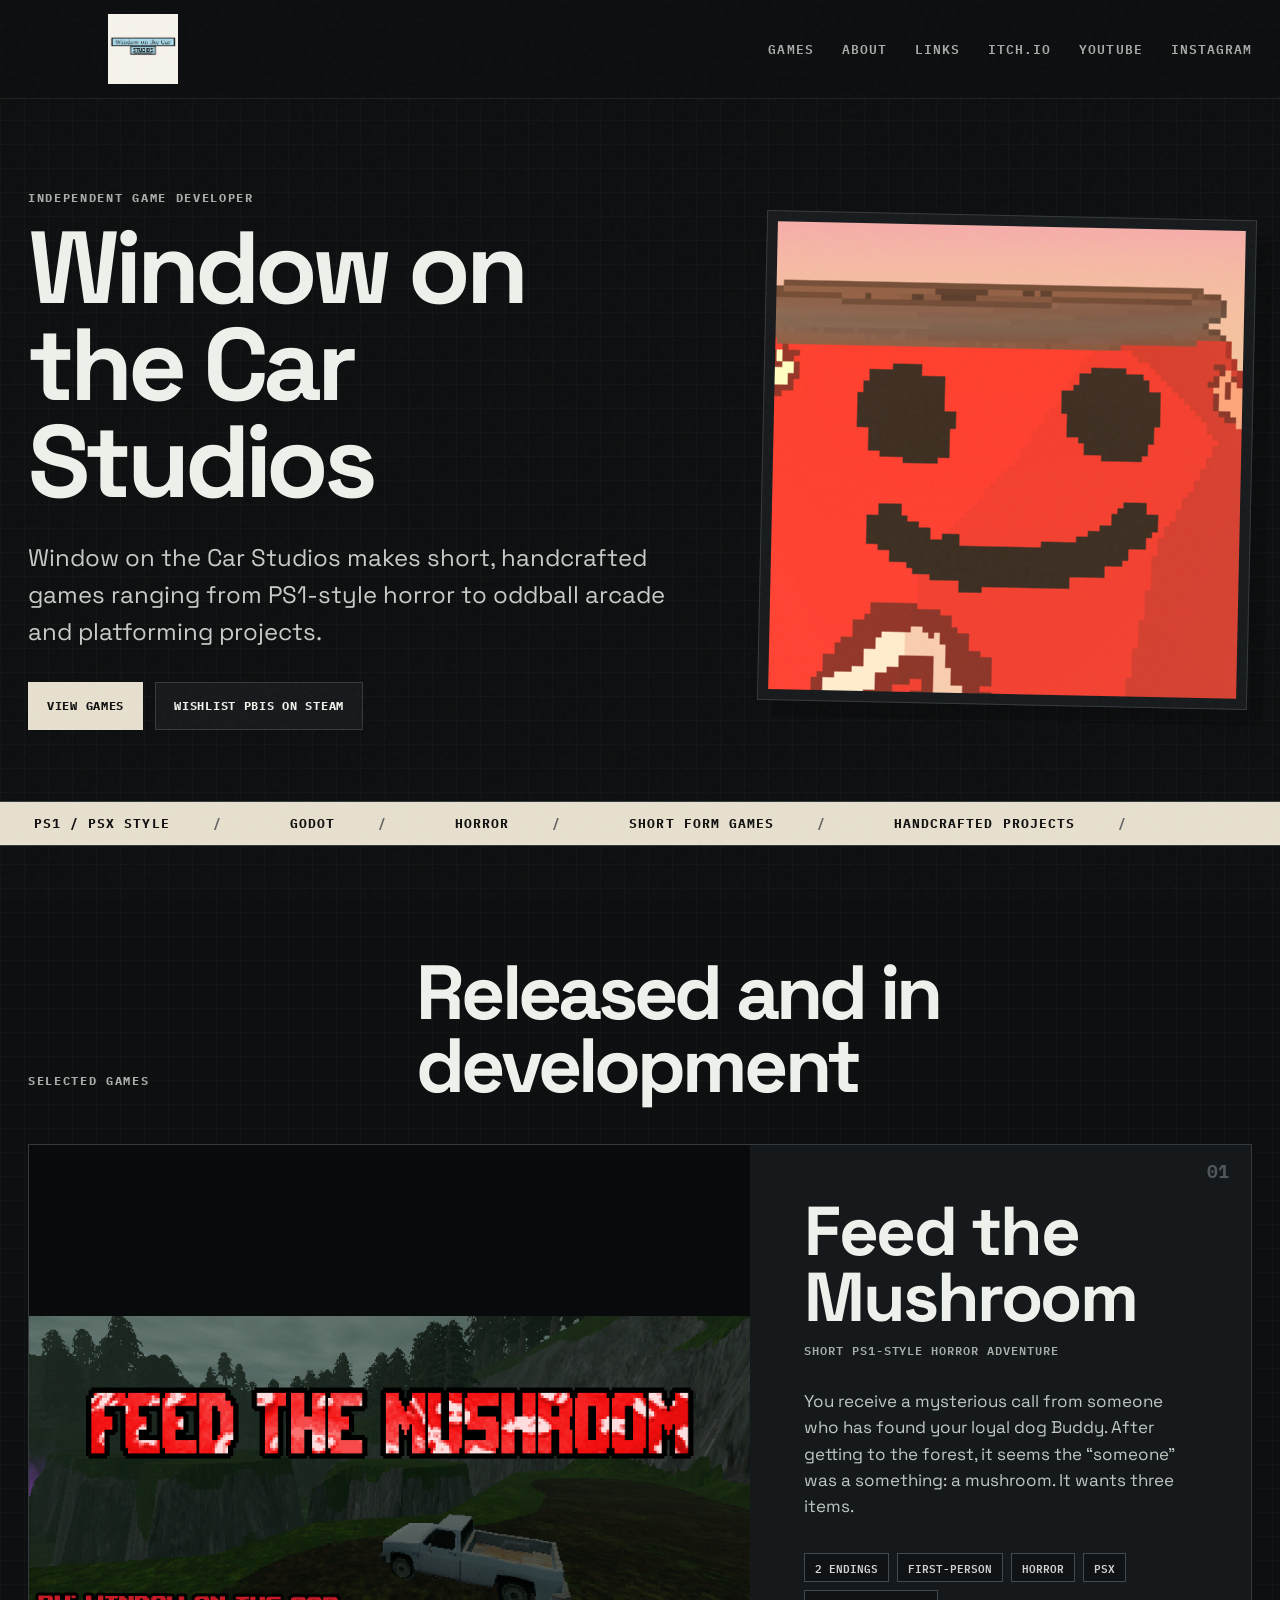
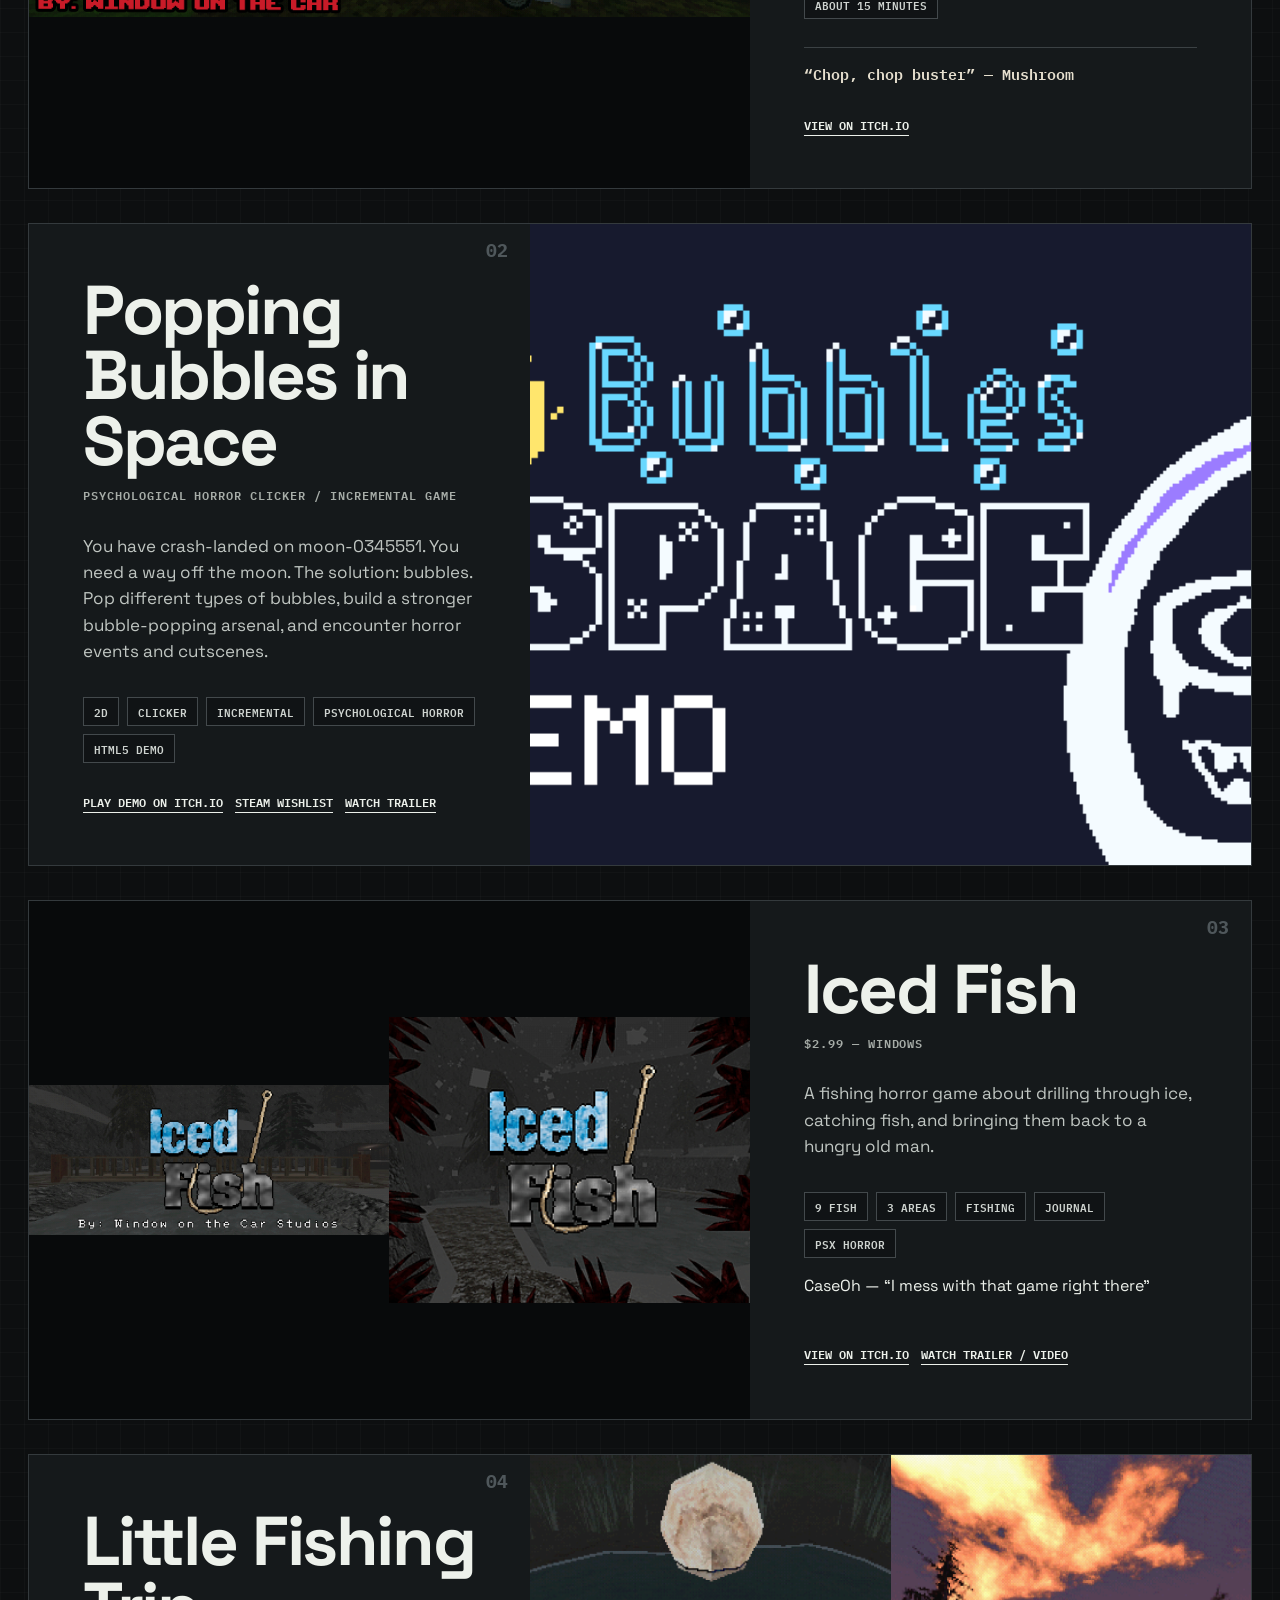
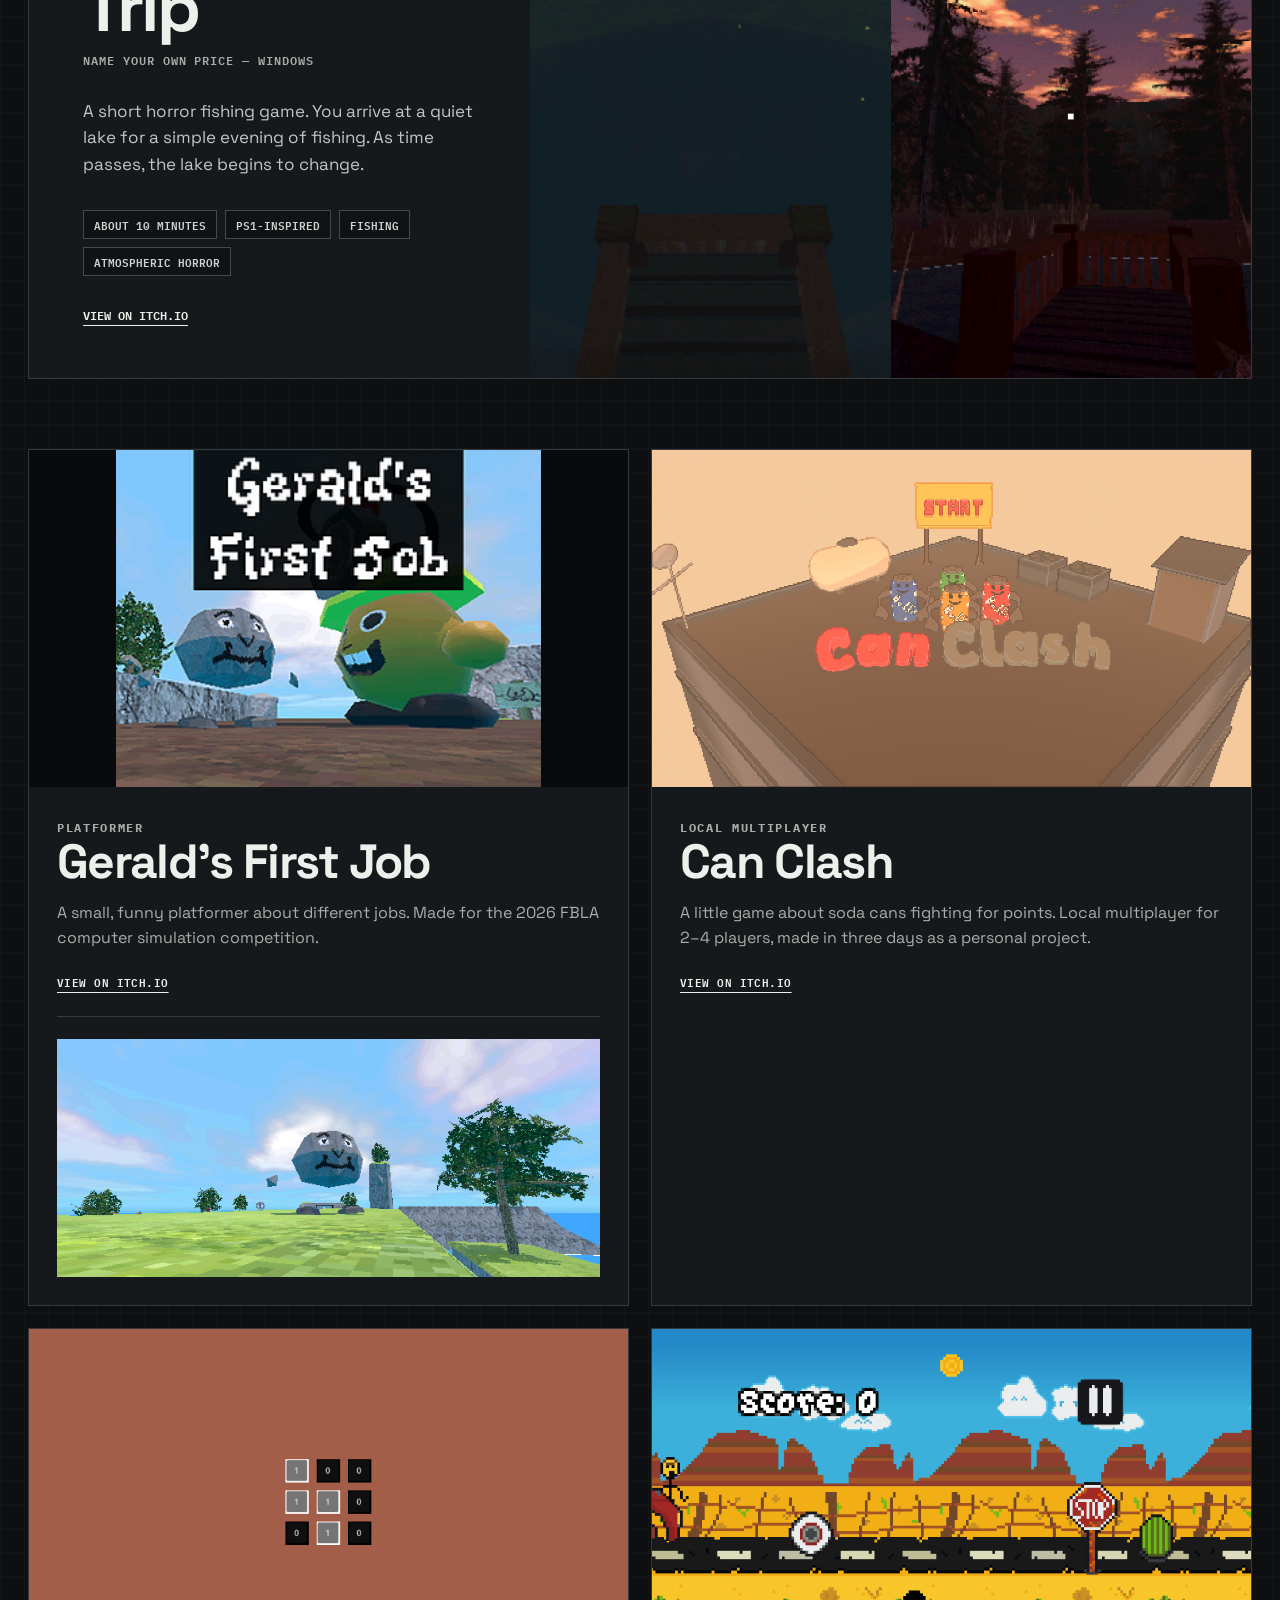
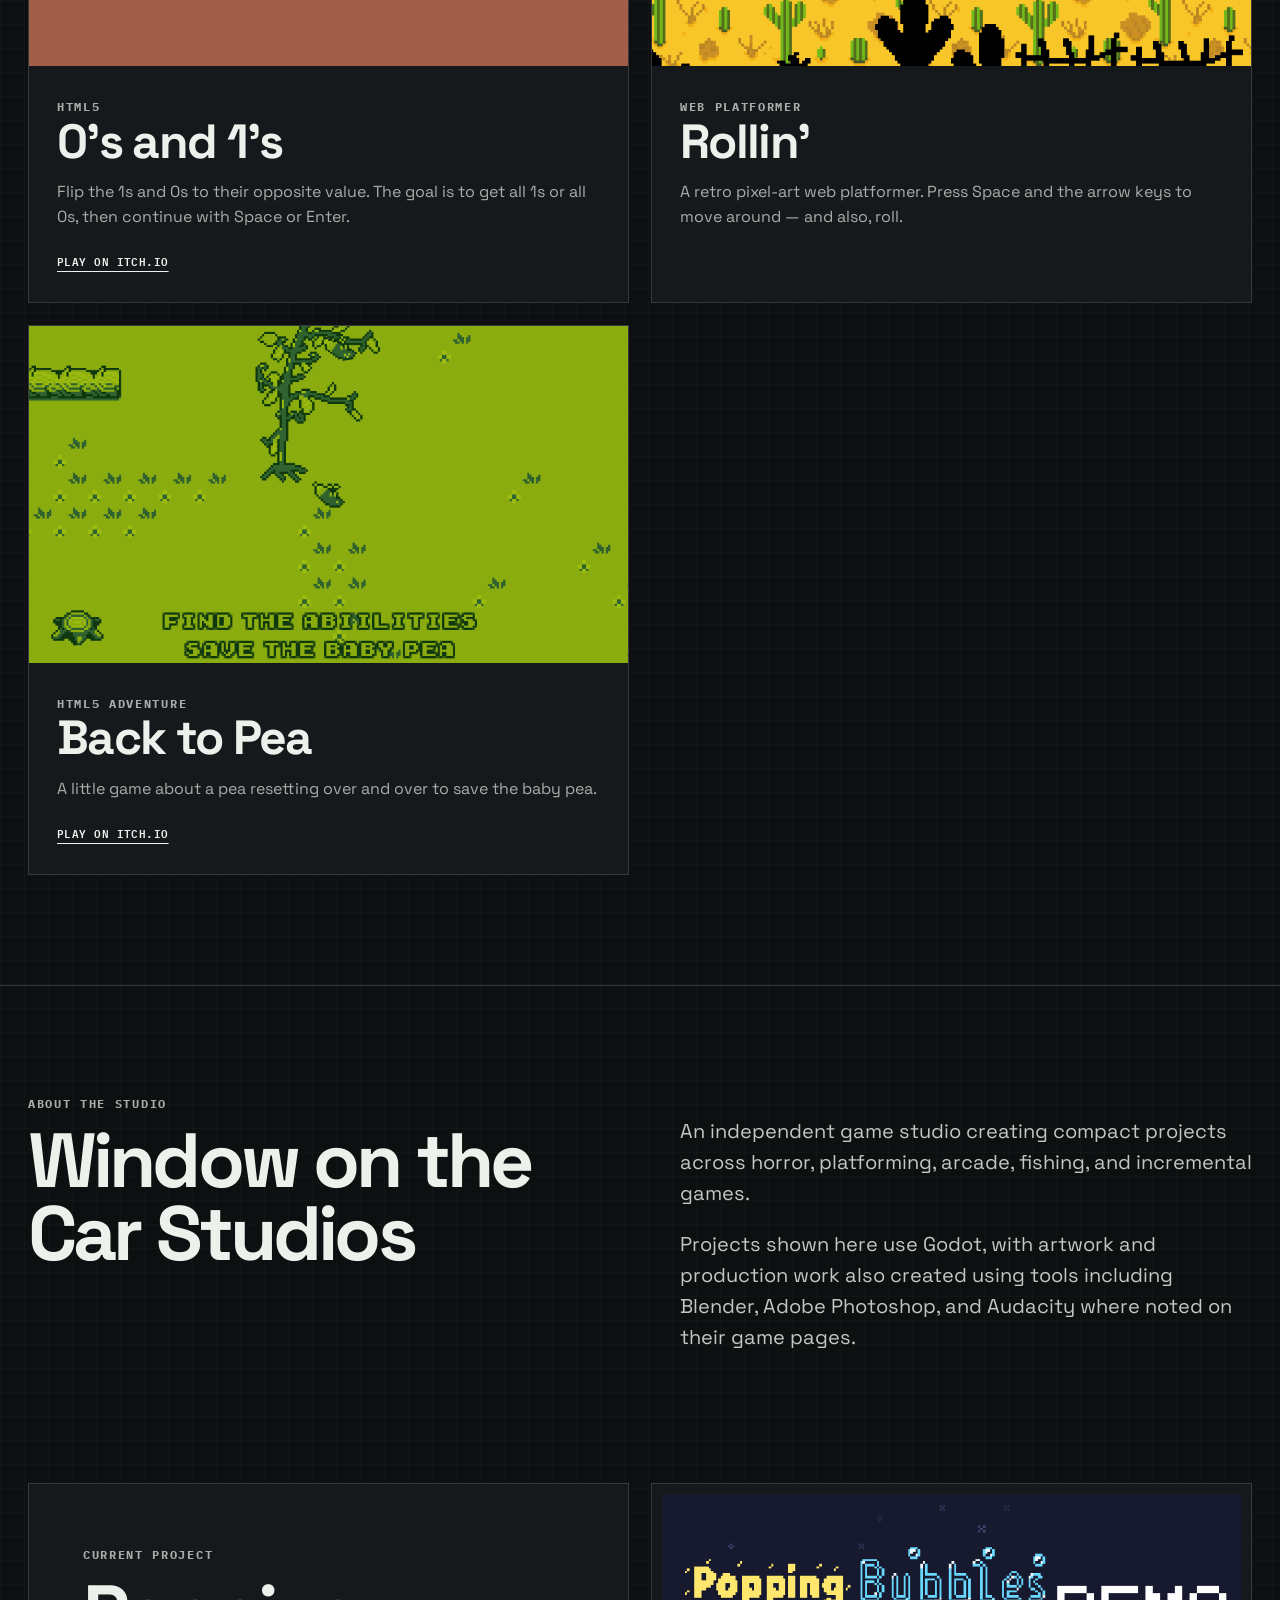
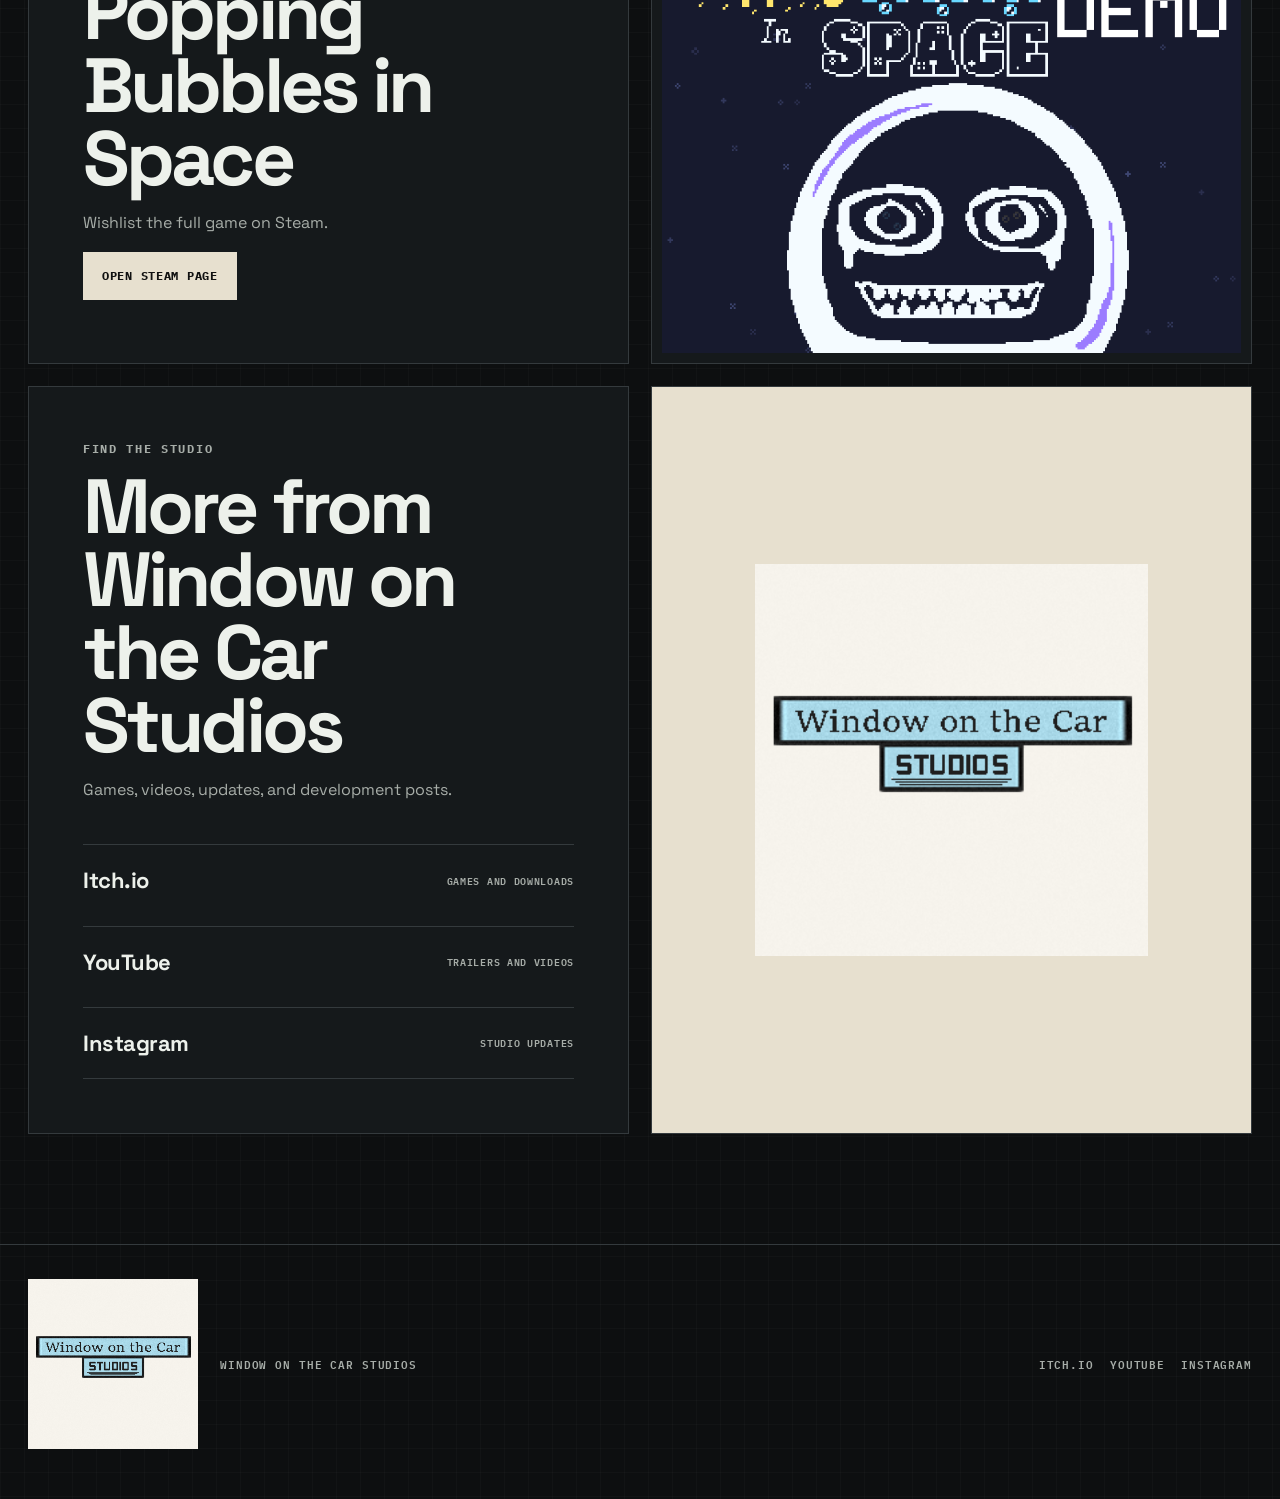
==== commit 73f62b41: "final final website" ====
--- a/index.html
+++ b/index.html
@@ -48,7 +48,6 @@
 				<span>PS1 / PSX STYLE</span>
 				<span>GODOT</span>
 				<span>HORROR</span>
-				<span>PIXEL ART</span>
 				<span>SHORT FORM GAMES</span>
 				<span>HANDCRAFTED PROJECTS</span>
 			</div>
@@ -62,7 +61,7 @@
 
 			<article class="featured-game red">
 				<div class="featured-media">
-					<img src="assets/feed-banner.png" alt="Feed the Mushroom banner">
+					<img class="no-crop" src="assets/feed-banner.png" alt="Feed the Mushroom banner">
 				</div>
 				<div class="featured-copy">
 					<div class="game-number">01</div>
@@ -81,6 +80,9 @@
 						<li>About 15 minutes</li>
 					</ul>
 					<blockquote>“Chop, chop buster” — Mushroom</blockquote>
+					<div class="inline-links">
+						<a href="https://window-on-the-car-studios.itch.io/feed-the-mushroom" target="_blank" rel="noreferrer">View on itch.io</a>
+					</div>
 				</div>
 			</article>
 
@@ -105,6 +107,7 @@
 						<li>HTML5 demo</li>
 					</ul>
 					<div class="inline-links">
+						<a href="https://window-on-the-car-studios.itch.io/popping-bubbles-in-space" target="_blank" rel="noreferrer">Play demo on itch.io</a>
 						<a href="https://store.steampowered.com/app/4803440/Popping_Bubbles_in_Space/?beta=0" target="_blank" rel="noreferrer">Steam wishlist</a>
 						<a href="https://www.youtube.com/watch?v=8UIjo-MpywE" target="_blank" rel="noreferrer">Watch trailer</a>
 					</div>
@@ -113,8 +116,8 @@
 
 			<article class="featured-game ice">
 				<div class="featured-media dual">
-					<img src="assets/iced-fish-banner.png" alt="Iced Fish banner">
-					<img src="assets/iced-fish-cover.png" alt="Iced Fish cover">
+					<img class="no-crop" src="assets/iced-fish-banner.png" alt="Iced Fish banner">
+					<img class="no-crop" src="assets/iced-fish-cover.png" alt="Iced Fish cover">
 				</div>
 				<div class="featured-copy">
 					<div class="game-number">03</div>
@@ -132,7 +135,10 @@
 						<li>PSX horror</li>
 					</ul>
 					<p class="quote-line">CaseOh — “I mess with that game right there”</p>
-					<a class="text-link" href="https://www.youtube.com/watch?v=XEOnSX-fIyk" target="_blank" rel="noreferrer">Watch trailer / video</a>
+					<div class="inline-links">
+						<a href="https://window-on-the-car-studios.itch.io/iced-fish" target="_blank" rel="noreferrer">View on itch.io</a>
+						<a href="https://www.youtube.com/watch?v=XEOnSX-fIyk" target="_blank" rel="noreferrer">Watch trailer / video</a>
+					</div>
 				</div>
 			</article>
 
@@ -155,12 +161,15 @@
 						<li>Fishing</li>
 						<li>Atmospheric horror</li>
 					</ul>
+					<div class="inline-links">
+						<a href="https://window-on-the-car-studios.itch.io/little-fishing-trip" target="_blank" rel="noreferrer">View on itch.io</a>
+					</div>
 				</div>
 			</article>
 
 			<div class="game-grid">
 				<article class="game-card">
-					<img src="assets/gerald-cover.png" alt="Gerald's First Job cover">
+					<img class="no-crop card-no-crop" src="assets/gerald-cover.png" alt="Gerald's First Job cover">
 					<div class="game-card-copy">
 						<span class="small-label">PLATFORMER</span>
 						<h3>Gerald's First Job</h3>
@@ -168,6 +177,7 @@
 							A small, funny platformer about different jobs. Made for the
 							2026 FBLA computer simulation competition.
 						</p>
+						<a class="card-link" href="https://window-on-the-car-studios.itch.io/geralds-first-job" target="_blank" rel="noreferrer">View on itch.io</a>
 						<div class="mini-gallery">
 							<img src="assets/gerald-shot.png" alt="Gerald's First Job screenshot">
 						</div>
@@ -183,6 +193,7 @@
 							A little game about soda cans fighting for points. Local multiplayer
 							for 2–4 players, made in three days as a personal project.
 						</p>
+						<a class="card-link" href="https://window-on-the-car-studios.itch.io/can-clash" target="_blank" rel="noreferrer">View on itch.io</a>
 					</div>
 				</article>
 
@@ -195,6 +206,7 @@
 							Flip the 1s and 0s to their opposite value. The goal is to get
 							all 1s or all 0s, then continue with Space or Enter.
 						</p>
+						<a class="card-link" href="https://window-on-the-car-studios.itch.io/0s-n-1s" target="_blank" rel="noreferrer">Play on itch.io</a>
 					</div>
 				</article>
 
@@ -218,6 +230,7 @@
 						<p>
 							A little game about a pea resetting over and over to save the baby pea.
 						</p>
+						<a class="card-link" href="https://window-on-the-car-studios.itch.io/back-to-pea" target="_blank" rel="noreferrer">Play on itch.io</a>
 					</div>
 				</article>
 			</div>
--- a/styles.css
+++ b/styles.css
@@ -683,3 +683,26 @@
 		text-align: left;
 	}
 }
+
+
+/* Keep selected artwork fully visible instead of cropping it to the layout box. */
+.featured-media img.no-crop,
+.featured-media.dual img.no-crop {
+	object-fit: contain;
+	background: #080a0b;
+}
+
+.game-card > img.card-no-crop {
+	object-fit: contain;
+	background: #080a0b;
+}
+
+.card-link {
+	display: inline-block;
+	margin-top: 8px;
+	color: var(--text);
+	text-underline-offset: 5px;
+	font: 600 11px/1.3 "IBM Plex Mono", monospace;
+	text-transform: uppercase;
+	letter-spacing: .04em;
+}
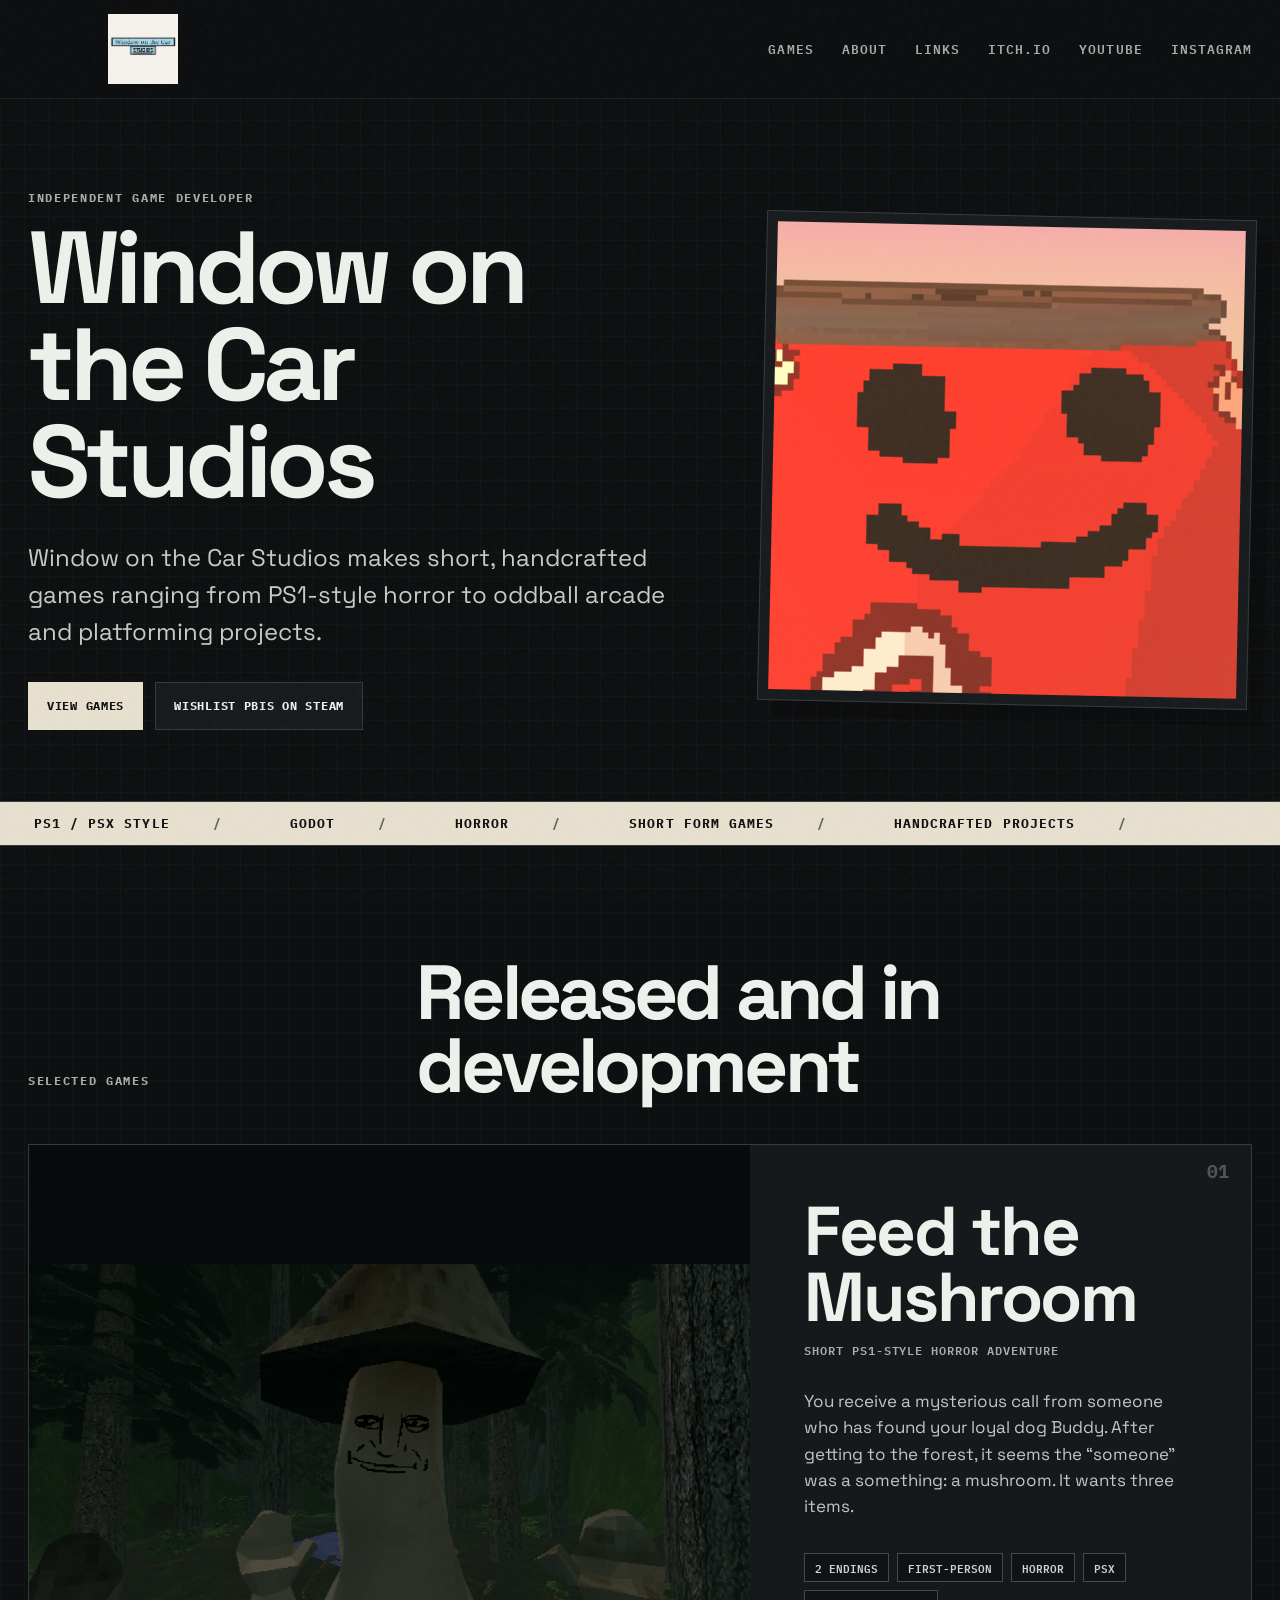
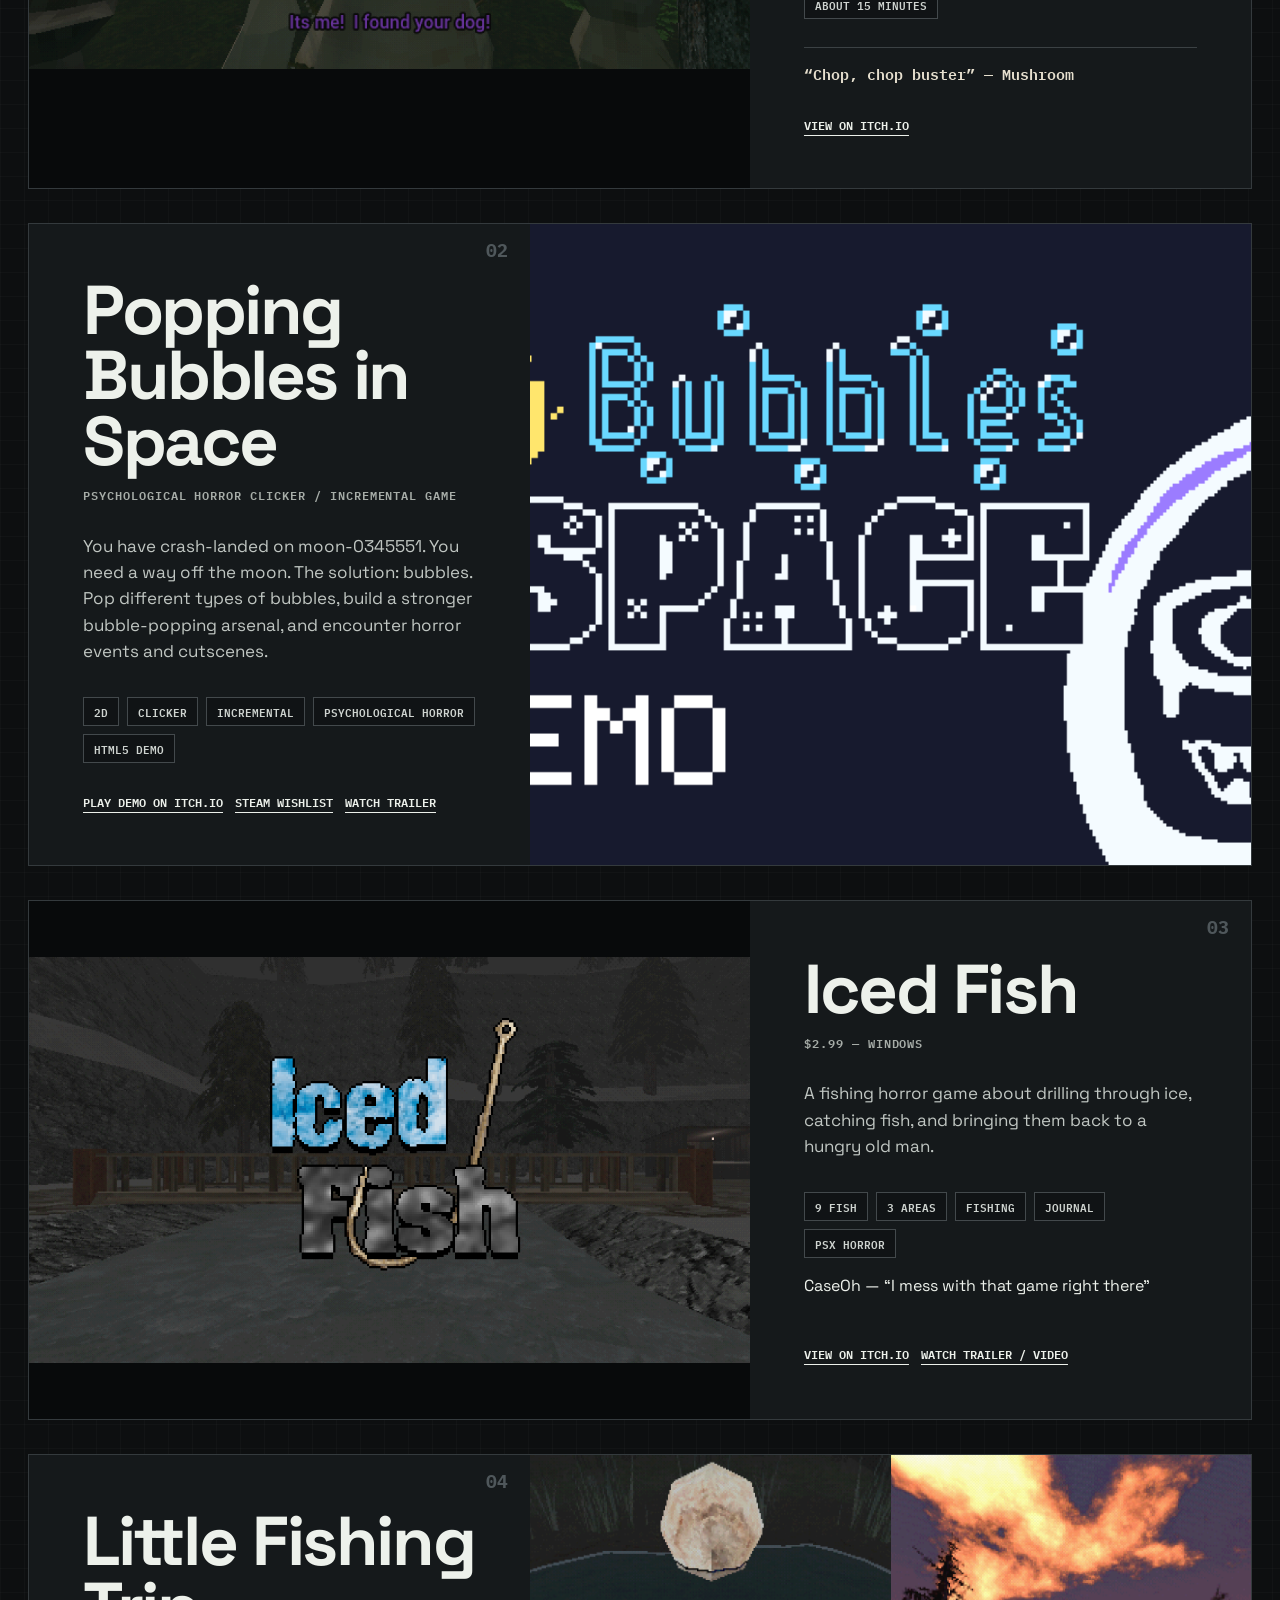
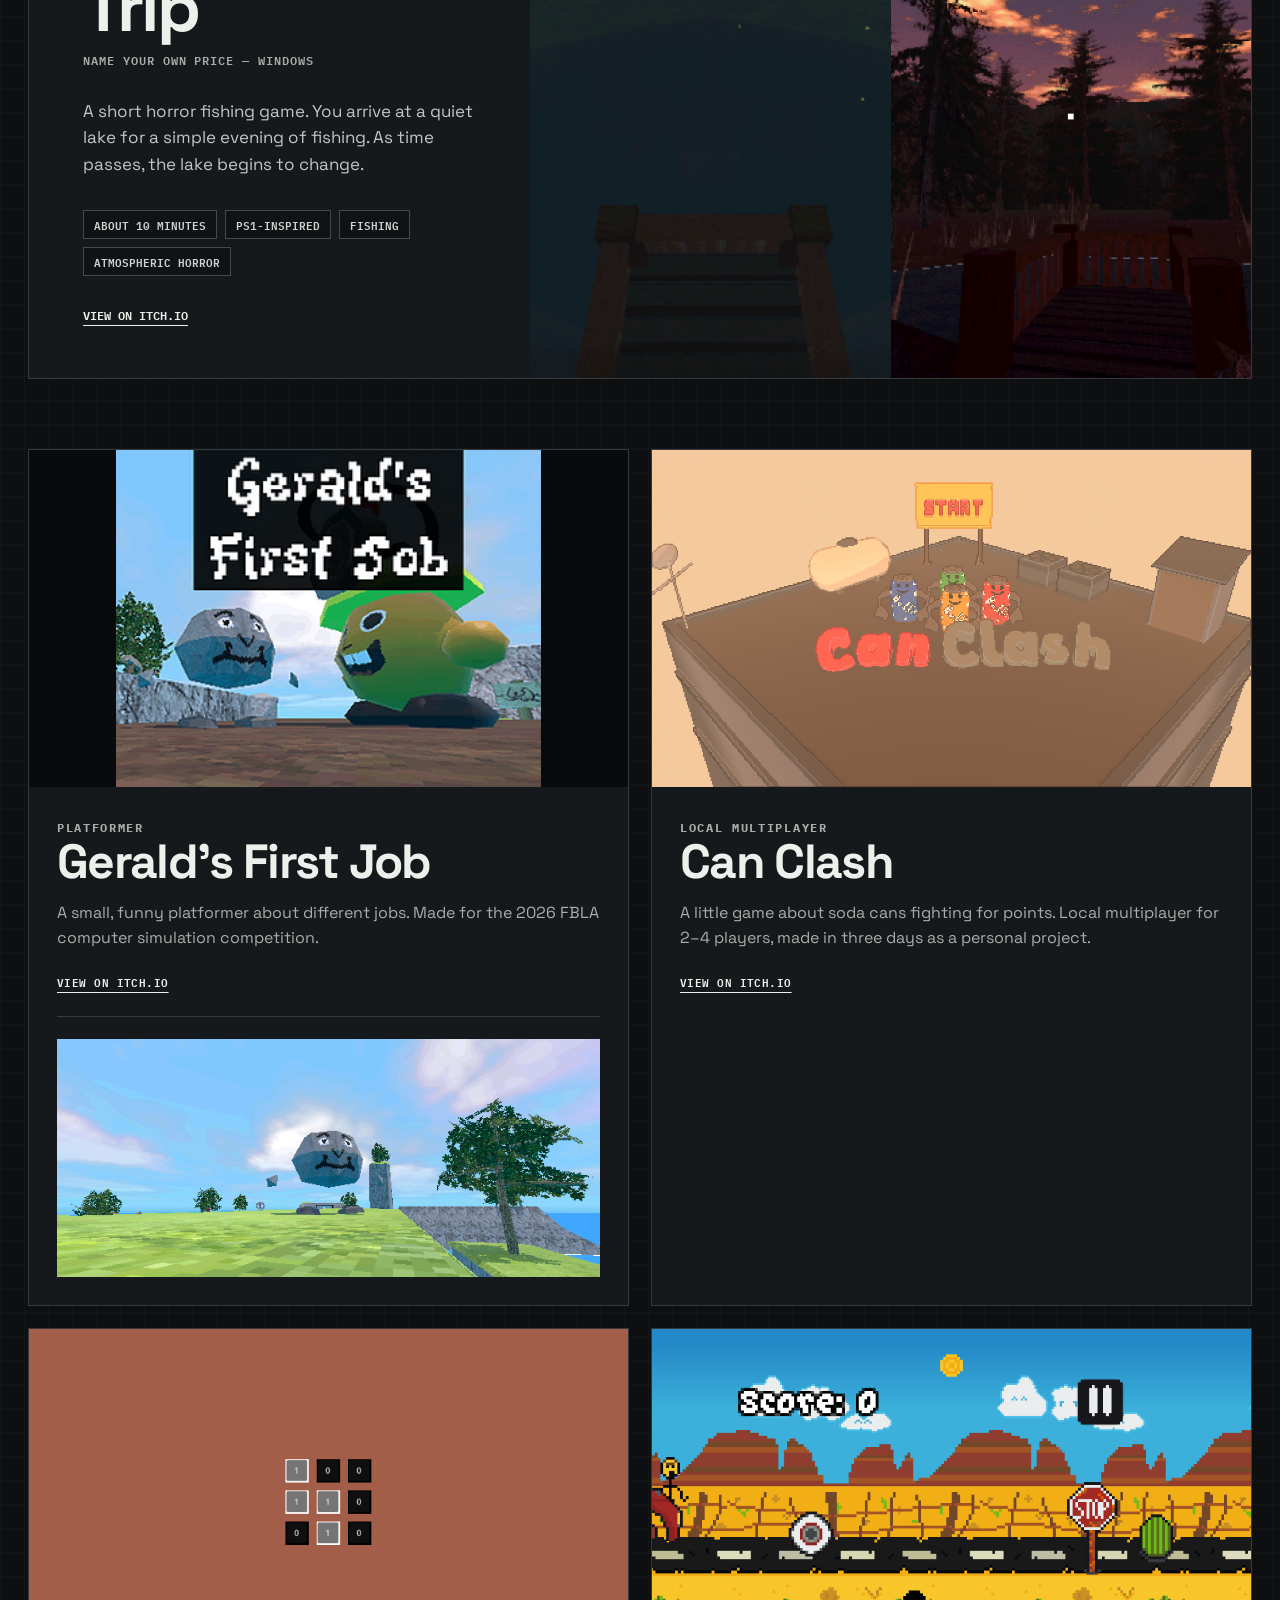
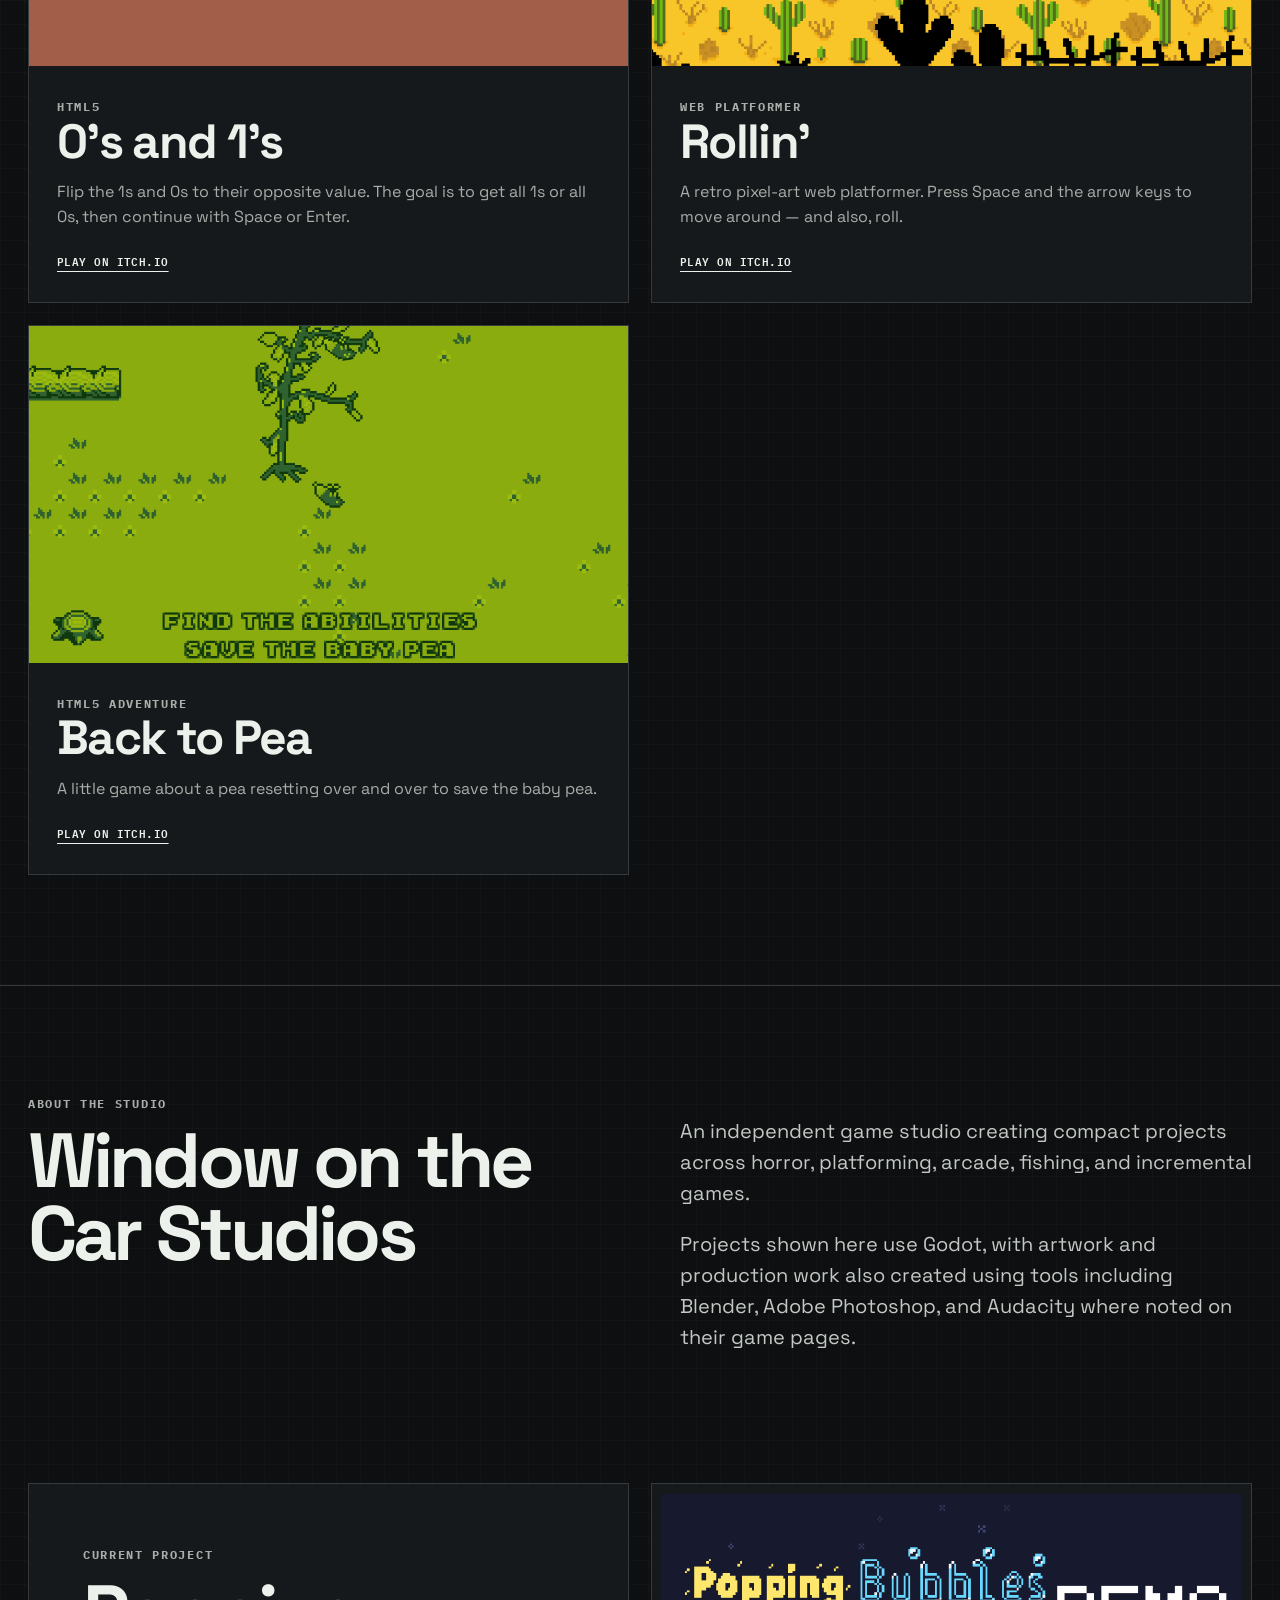
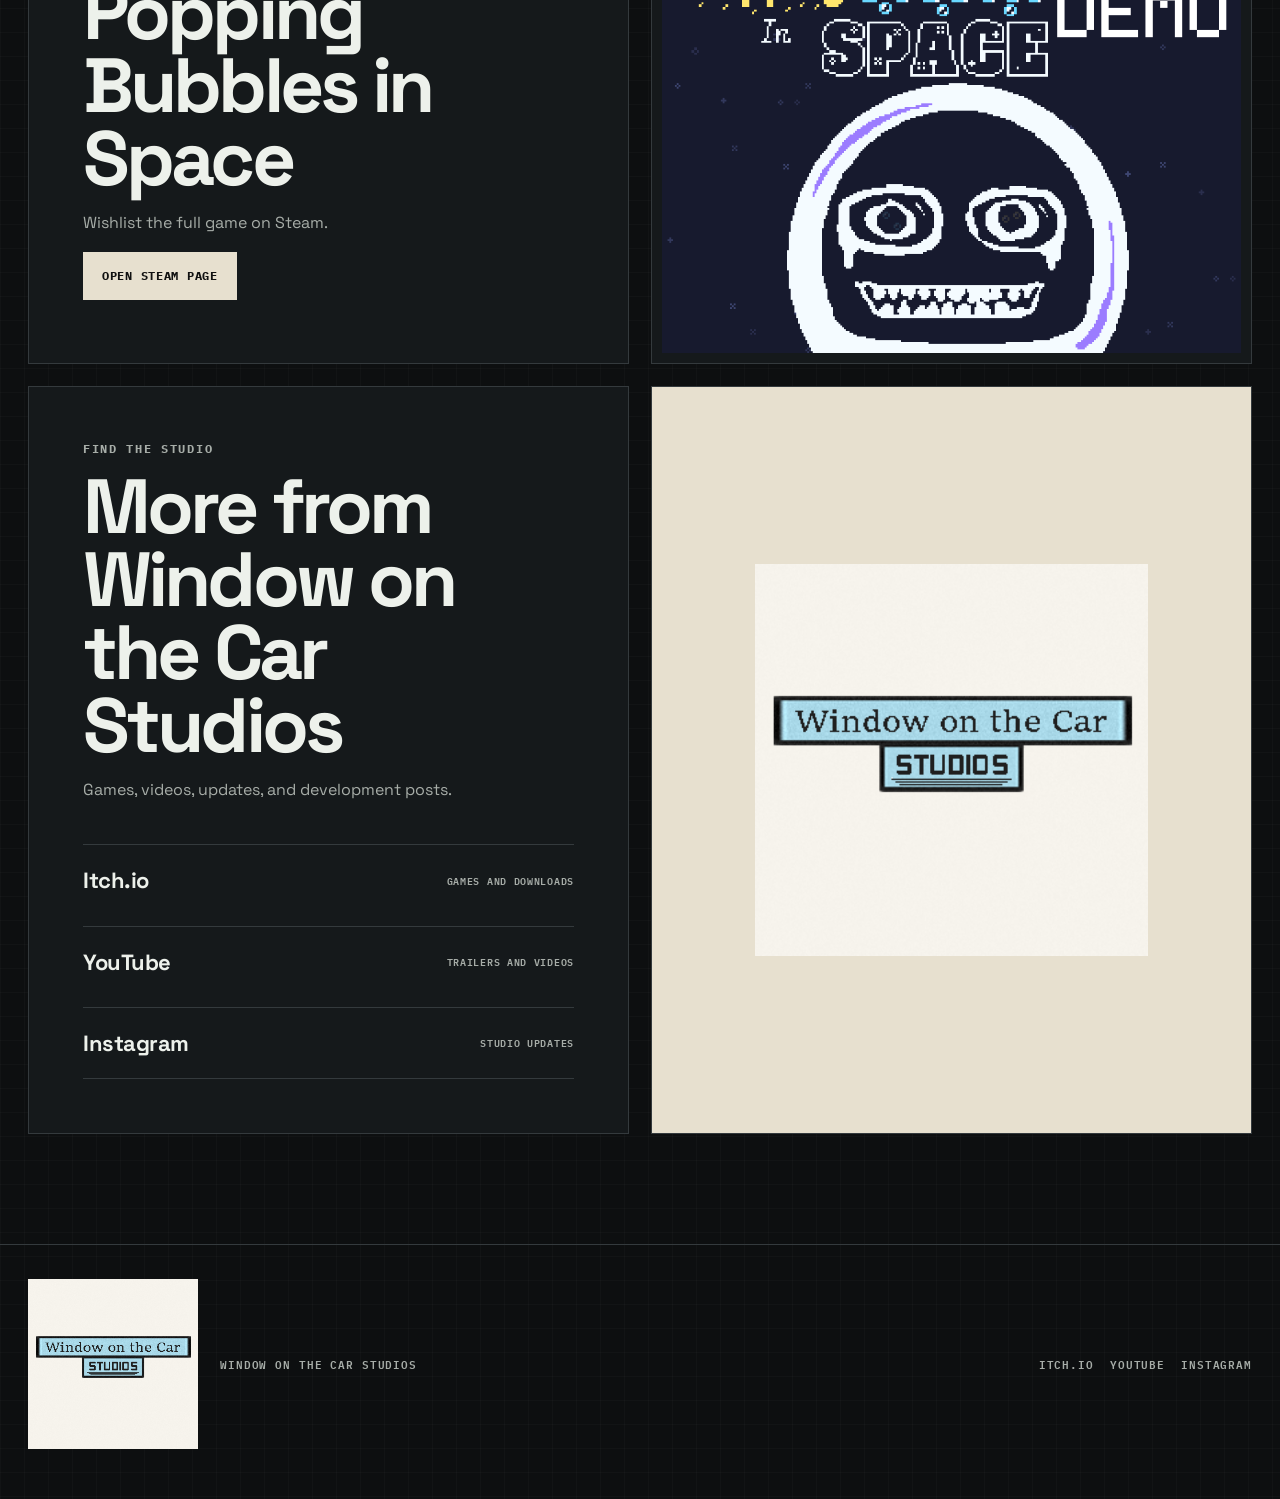
==== commit 3d6b2db0: "extra build" ====
--- a/index.html
+++ b/index.html
@@ -60,8 +60,8 @@
 			</div>
 
 			<article class="featured-game red">
-				<div class="featured-media">
-					<img class="no-crop" src="assets/feed-banner.png" alt="Feed the Mushroom banner">
+				<div class="featured-media gameplay-media">
+					<img src="assets/feed-gameplay.png" alt="Feed the Mushroom gameplay screenshot">
 				</div>
 				<div class="featured-copy">
 					<div class="game-number">01</div>
@@ -115,9 +115,8 @@
 			</article>
 
 			<article class="featured-game ice">
-				<div class="featured-media dual">
-					<img class="no-crop" src="assets/iced-fish-banner.png" alt="Iced Fish banner">
-					<img class="no-crop" src="assets/iced-fish-cover.png" alt="Iced Fish cover">
+				<div class="featured-media gameplay-media">
+					<img src="assets/iced-fish-gameplay.png" alt="Iced Fish gameplay screenshot">
 				</div>
 				<div class="featured-copy">
 					<div class="game-number">03</div>
@@ -219,6 +218,7 @@
 							A retro pixel-art web platformer. Press Space and the arrow keys
 							to move around — and also, roll.
 						</p>
+						<a class="card-link" href="https://window-on-the-car-studios.itch.io/rollin" target="_blank" rel="noreferrer">Play on itch.io</a>
 					</div>
 				</article>
 
--- a/styles.css
+++ b/styles.css
@@ -706,3 +706,19 @@
 	text-transform: uppercase;
 	letter-spacing: .04em;
 }
+
+
+/* New gameplay screenshots: keep the full image visible. */
+.featured-media.gameplay-media {
+	display: flex;
+	align-items: center;
+	justify-content: center;
+	background: #080a0b;
+}
+
+.featured-media.gameplay-media > img {
+	width: 100%;
+	height: 100%;
+	object-fit: contain;
+	background: #080a0b;
+}
